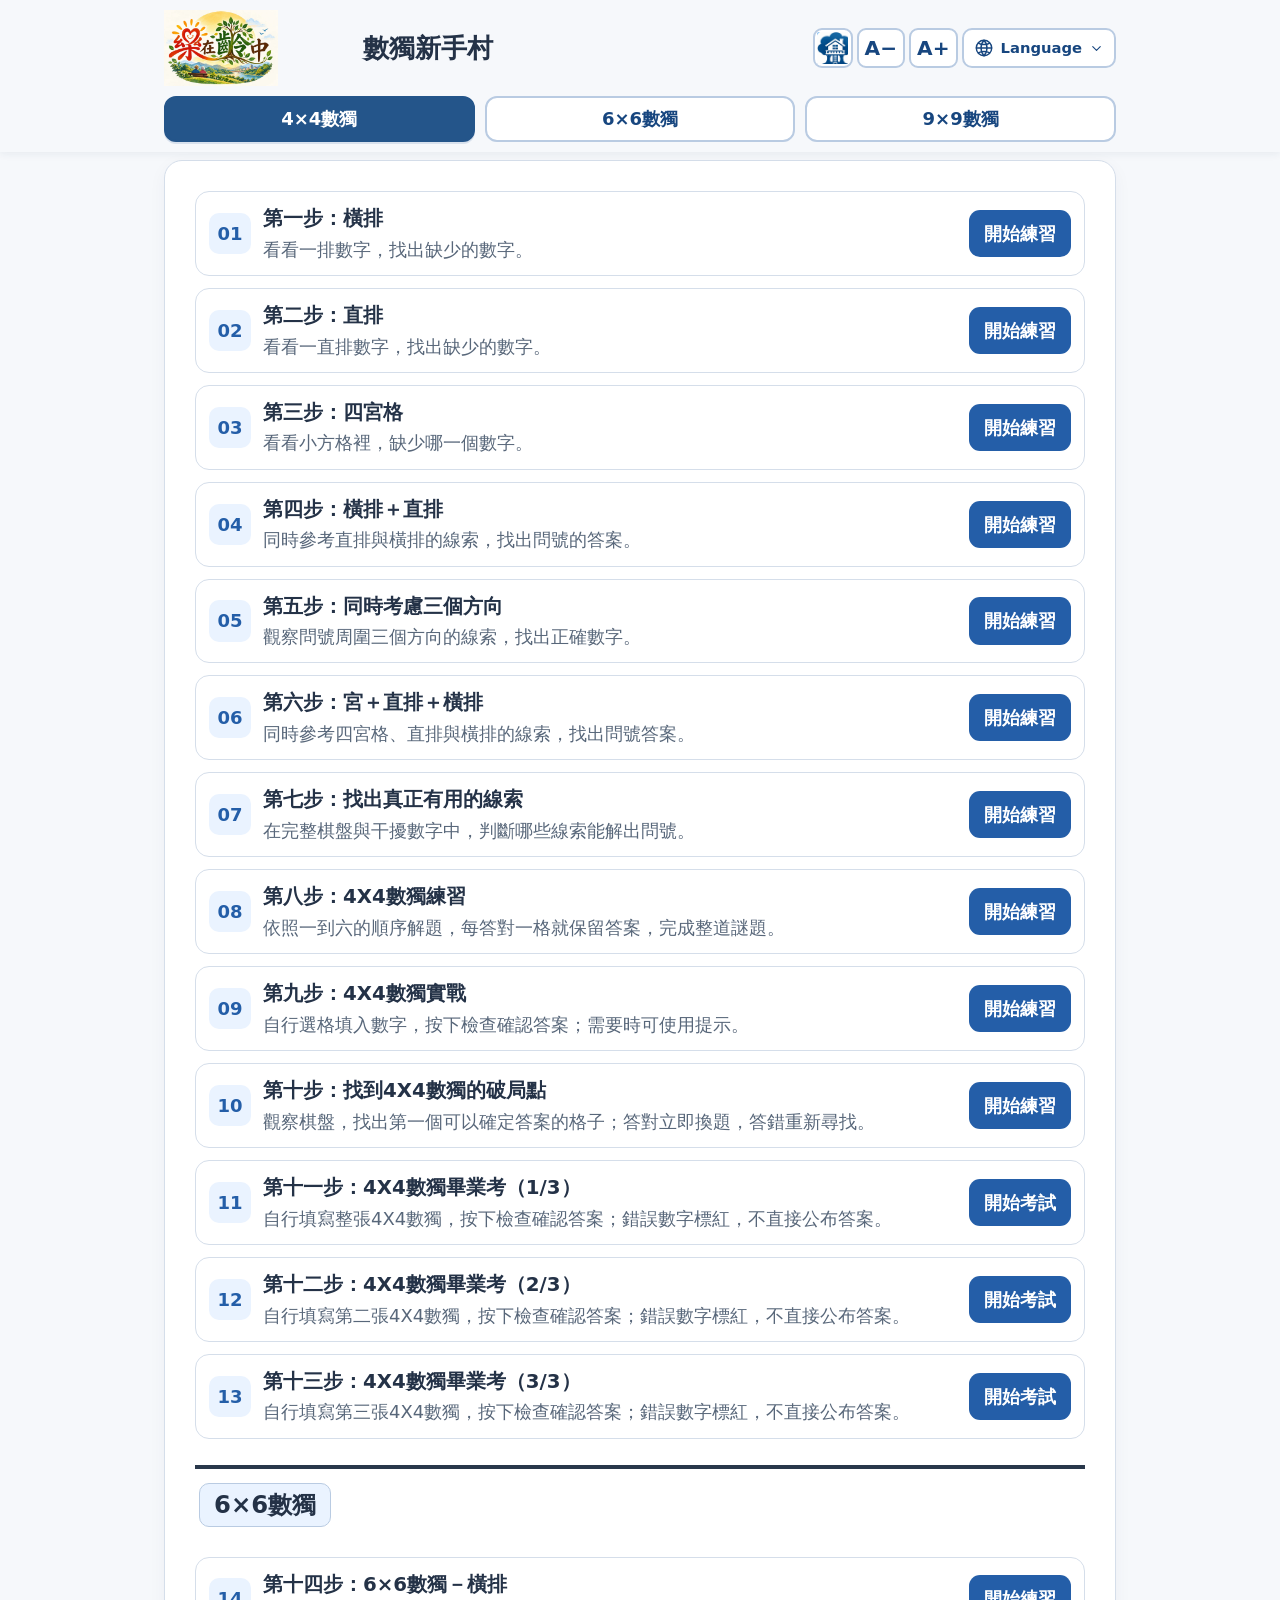
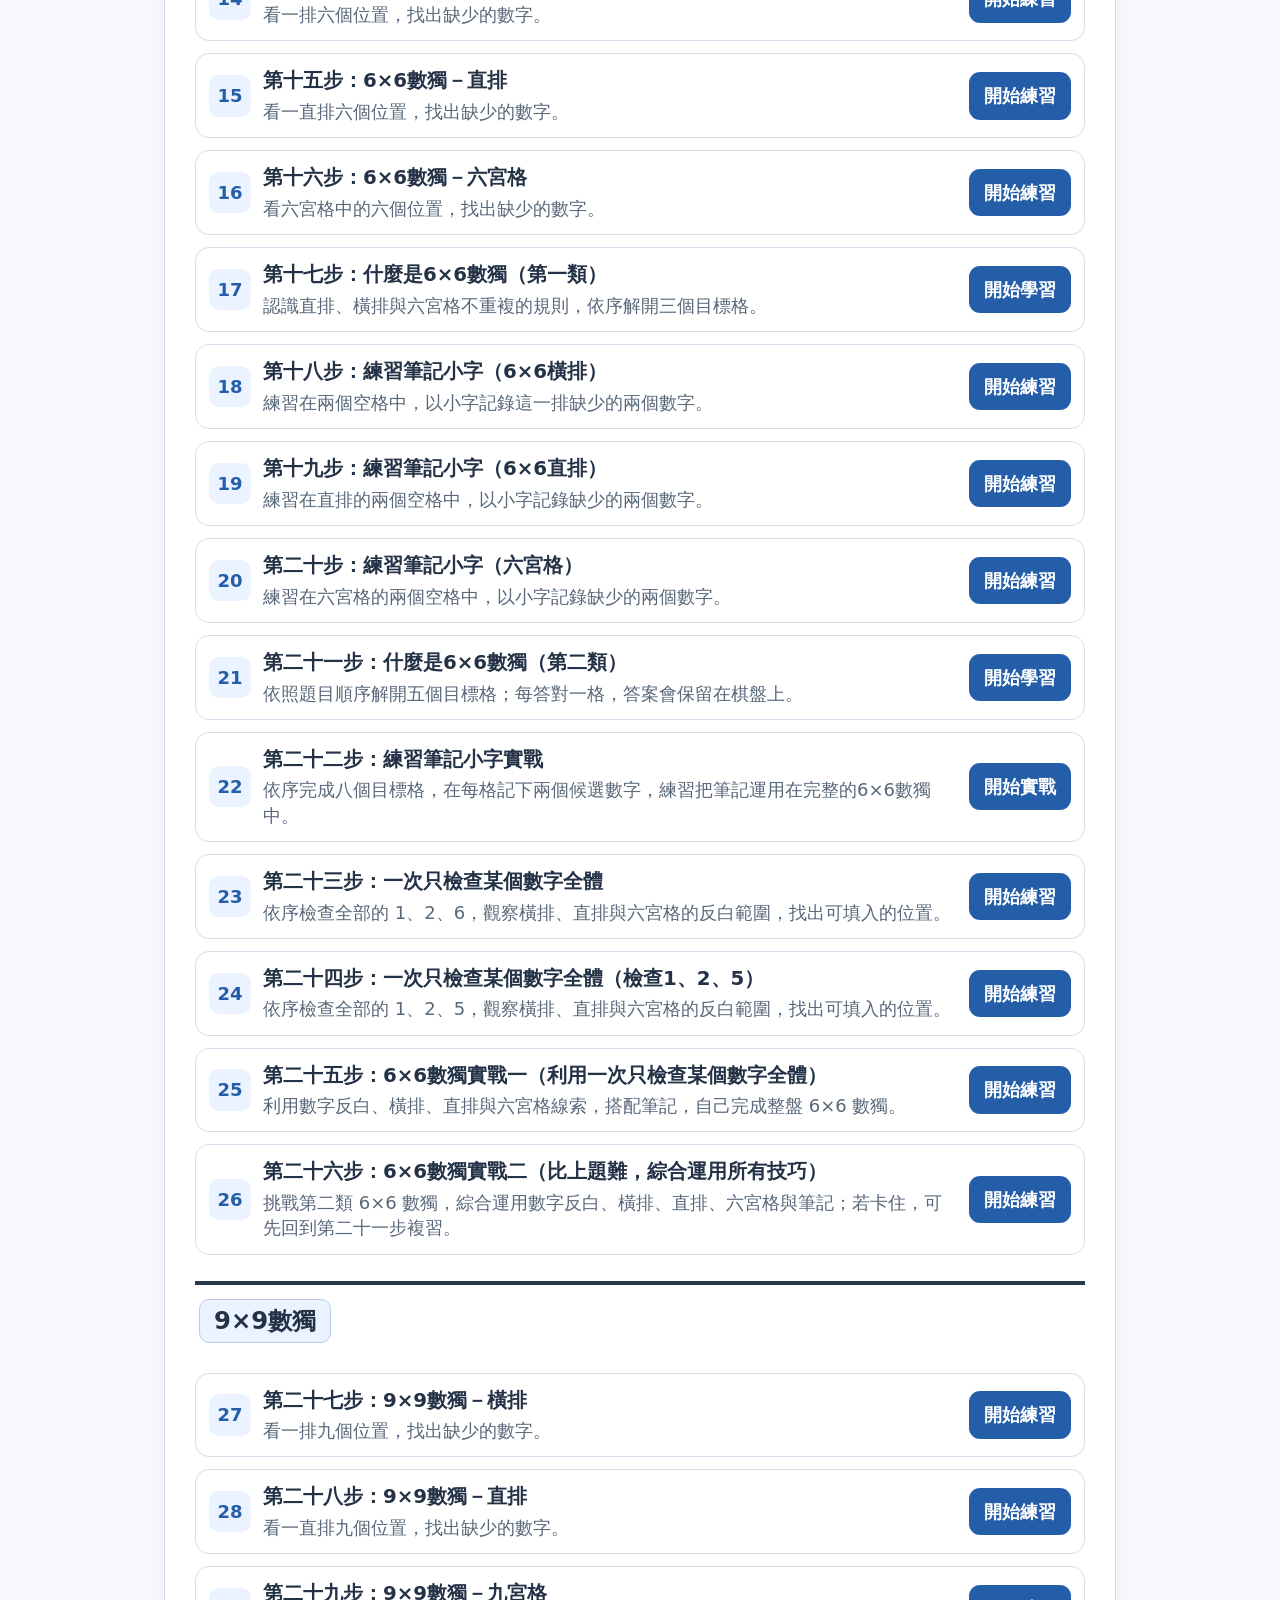
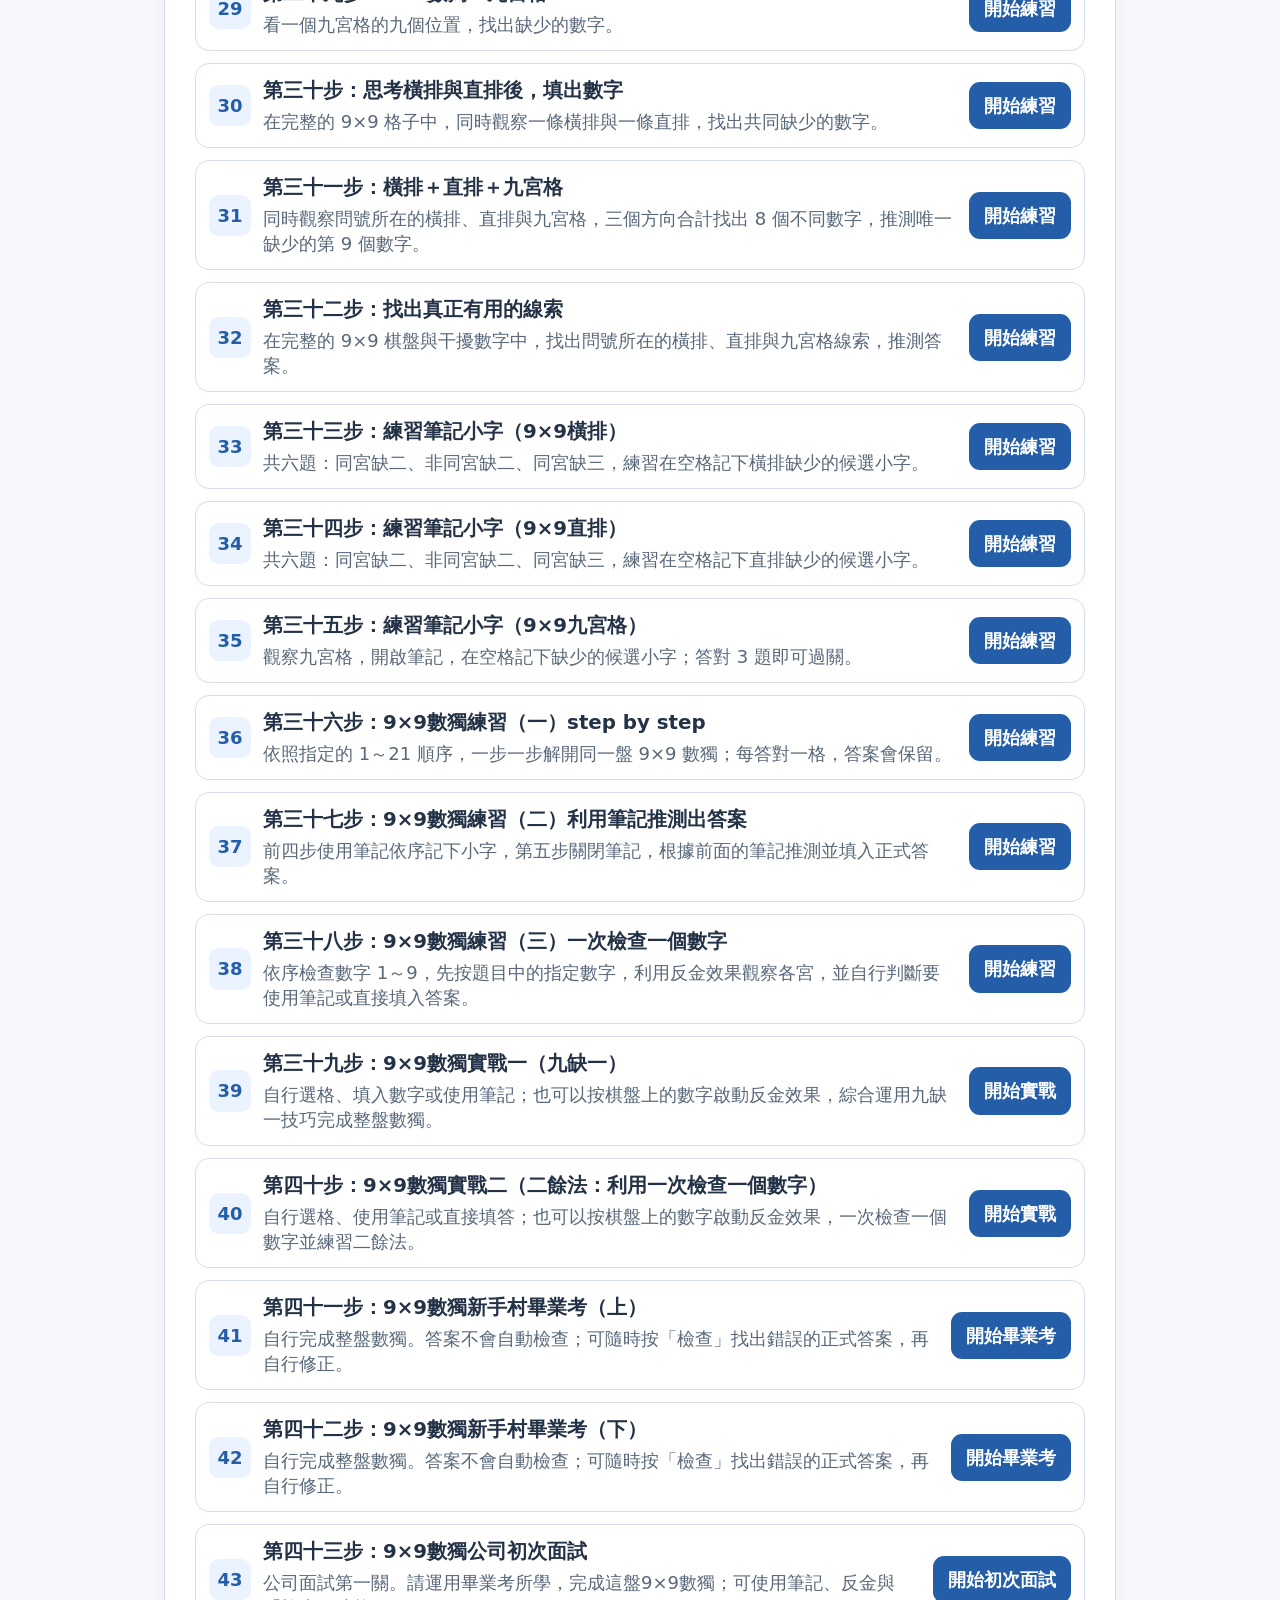
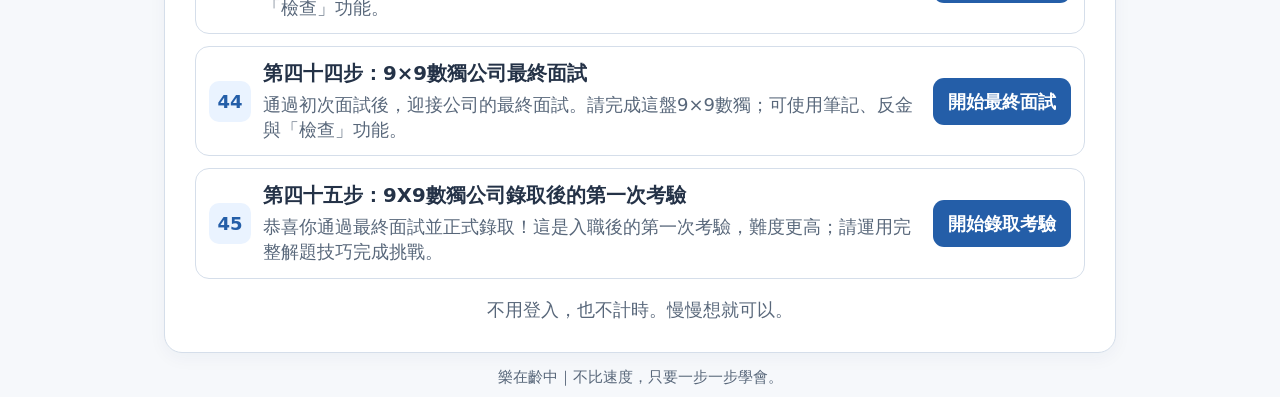
==== index.html @ b5a7733a "Add files via upload" ====
<!doctype html><html lang="zh-Hant"><head><meta charset="utf-8"><meta name="viewport" content="width=device-width,initial-scale=1,viewport-fit=cover"><title>樂在齡中｜數獨小教室</title><link rel="stylesheet" href="css/style.css?v=v110-spanish-regions"></head><body class="font-normal">
<div class="sticky-shell"><header><img class="brand-logo" src="assets/lezaiblingzhong-logo.webp" alt="樂在齡中標誌"><div class="brand"><h1>數獨新手村</h1></div><nav><button id="home-top" aria-label="回到主頁" title="回到主頁"><img src="assets/treehouse-home.webp" alt="" aria-hidden="true"></button><button id="font-smaller" aria-label="縮小字體">A−</button><button id="font-larger" aria-label="放大字體">A+</button><div id="language-control" class="language-control"><svg class="language-globe" viewBox="0 0 24 24" aria-hidden="true" focusable="false"><circle cx="12" cy="12" r="9.25"></circle><path d="M2.9 12h18.2M12 2.75c2.35 2.5 3.55 5.6 3.55 9.25S14.35 18.75 12 21.25C9.65 18.75 8.45 15.65 8.45 12S9.65 5.25 12 2.75Z"></path><path d="M5.2 6.1c1.8 1.15 4.15 1.75 6.8 1.75s5-.6 6.8-1.75M5.2 17.9c1.8-1.15 4.15-1.75 6.8-1.75s5 .6 6.8 1.75"></path></svg><span class="language-control-label">Language</span><svg class="language-chevron" viewBox="0 0 24 24" aria-hidden="true" focusable="false"><path d="m6 9 6 6 6-6"></path></svg><select id="language-select" aria-label="Language" title="Language"><option value="zh-TW">繁體中文</option><option value="en">English</option><option value="es-ES">Español (España)</option><option value="es-419">Español (Latinoamérica)</option><option value="fr">Français</option><option value="pt-BR">Português (Brasil)</option><option value="de">Deutsch</option><option value="ja">日本語</option><option value="ko">한국어</option><option value="ru">Русский</option><option value="it">Italiano</option><option value="zh-CN">简体中文</option></select></div></nav></header><div id="category-nav" class="category-nav" role="group" aria-label="數獨尺寸分類"><button type="button" data-category="4x4" class="active" aria-pressed="true">4×4數獨</button><button type="button" data-category="6x6" aria-pressed="false">6×6數獨</button><button type="button" data-category="9x9" aria-pressed="false">9×9數獨</button></div></div>
<main><section id="home" class="panel"><div class="lessons" id="section-4x4">
<article><b>01</b><div><h3>第一步：橫排</h3><p>看看一排數字，找出缺少的數字。</p></div><button class="start" data-id="row">開始練習</button></article>
<article><b>02</b><div><h3>第二步：直排</h3><p>看看一直排數字，找出缺少的數字。</p></div><button class="start" data-id="column">開始練習</button></article>
<article><b>03</b><div><h3>第三步：四宮格</h3><p>看看小方格裡，缺少哪一個數字。</p></div><button class="start" data-id="box">開始練習</button></article>
<article><b>04</b><div><h3>第四步：橫排＋直排</h3><p>同時參考直排與橫排的線索，找出問號的答案。</p></div><button class="start" data-id="rowcol">開始練習</button></article>
<article><b>05</b><div><h3>第五步：同時考慮三個方向</h3><p>觀察問號周圍三個方向的線索，找出正確數字。</p></div><button class="start" data-id="threeways">開始練習</button></article>
<article><b>06</b><div><h3>第六步：宮＋直排＋橫排</h3><p>同時參考四宮格、直排與橫排的線索，找出問號答案。</p></div><button class="start" data-id="boxways">開始練習</button></article>
<article><b>07</b><div><h3>第七步：找出真正有用的線索</h3><p>在完整棋盤與干擾數字中，判斷哪些線索能解出問號。</p></div><button class="start" data-id="advanced">開始練習</button></article>
<article><b>08</b><div><h3>第八步：4X4數獨練習</h3><p>依照一到六的順序解題，每答對一格就保留答案，完成整道謎題。</p></div><button class="start" data-id="classic">開始練習</button></article>
<article><b>09</b><div><h3>第九步：4X4數獨實戰</h3><p>自行選格填入數字，按下檢查確認答案；需要時可使用提示。</p></div><button class="start" data-id="practical">開始練習</button></article>
<article><b>10</b><div><h3>第十步：找到4X4數獨的破局點</h3><p>觀察棋盤，找出第一個可以確定答案的格子；答對立即換題，答錯重新尋找。</p></div><button class="start" data-id="breakthrough">開始練習</button></article>
<article><b>11</b><div><h3>第十一步：4X4數獨畢業考（1/3）</h3><p>自行填寫整張4X4數獨，按下檢查確認答案；錯誤數字標紅，不直接公布答案。</p></div><button class="start" data-id="graduate1">開始考試</button></article>
<article><b>12</b><div><h3>第十二步：4X4數獨畢業考（2/3）</h3><p>自行填寫第二張4X4數獨，按下檢查確認答案；錯誤數字標紅，不直接公布答案。</p></div><button class="start" data-id="graduate2">開始考試</button></article>
<article><b>13</b><div><h3>第十三步：4X4數獨畢業考（3/3）</h3><p>自行填寫第三張4X4數獨，按下檢查確認答案；錯誤數字標紅，不直接公布答案。</p></div><button class="start" data-id="graduate3">開始考試</button></article>
</div><div id="section-6x6" class="section-divider" role="separator" aria-label="以下為6×6數獨課程"><span>6×6數獨</span></div><div class="lessons">
<article><b>14</b><div><h3>第十四步：6×6數獨－橫排</h3><p>看一排六個位置，找出缺少的數字。</p></div><button class="start" data-id="sixrow">開始練習</button></article>
<article><b>15</b><div><h3>第十五步：6×6數獨－直排</h3><p>看一直排六個位置，找出缺少的數字。</p></div><button class="start" data-id="sixcolumn">開始練習</button></article>
<article><b>16</b><div><h3>第十六步：6×6數獨－六宮格</h3><p>看六宮格中的六個位置，找出缺少的數字。</p></div><button class="start" data-id="sixbox">開始練習</button></article>
<article><b>17</b><div><h3>第十七步：什麼是6×6數獨（第一類）</h3><p>認識直排、橫排與六宮格不重複的規則，依序解開三個目標格。</p></div><button class="start" data-id="step14">開始學習</button></article>
<article><b>18</b><div><h3>第十八步：練習筆記小字（6×6橫排）</h3><p>練習在兩個空格中，以小字記錄這一排缺少的兩個數字。</p></div><button class="start" data-id="sixnote">開始練習</button></article>
<article><b>19</b><div><h3>第十九步：練習筆記小字（6×6直排）</h3><p>練習在直排的兩個空格中，以小字記錄缺少的兩個數字。</p></div><button class="start" data-id="sixcolumnnote">開始練習</button></article>
<article><b>20</b><div><h3>第二十步：練習筆記小字（六宮格）</h3><p>練習在六宮格的兩個空格中，以小字記錄缺少的兩個數字。</p></div><button class="start" data-id="sixboxnote">開始練習</button></article>
<article><b>21</b><div><h3>第二十一步：什麼是6×6數獨（第二類）</h3><p>依照題目順序解開五個目標格；每答對一格，答案會保留在棋盤上。</p></div><button class="start" data-id="sixintro2">開始學習</button></article>
<article><b>22</b><div><h3>第二十二步：練習筆記小字實戰</h3><p>依序完成八個目標格，在每格記下兩個候選數字，練習把筆記運用在完整的6×6數獨中。</p></div><button class="start" data-id="sixnotecombat">開始實戰</button></article>
<article><b>23</b><div><h3>第二十三步：一次只檢查某個數字全體</h3><p>依序檢查全部的 1、2、6，觀察橫排、直排與六宮格的反白範圍，找出可填入的位置。</p></div><button class="start" data-id="numberfocus">開始練習</button></article>
<article><b>24</b><div><h3>第二十四步：一次只檢查某個數字全體（檢查1、2、5）</h3><p>依序檢查全部的 1、2、5，觀察橫排、直排與六宮格的反白範圍，找出可填入的位置。</p></div><button class="start" data-id="numberfocus2">開始練習</button></article>
<article><b>25</b><div><h3>第二十五步：6×6數獨實戰一（利用一次只檢查某個數字全體）</h3><p>利用數字反白、橫排、直排與六宮格線索，搭配筆記，自己完成整盤 6×6 數獨。</p></div><button class="start" data-id="numberfocus3">開始練習</button></article>
<article><b>26</b><div><h3>第二十六步：6×6數獨實戰二（比上題難，綜合運用所有技巧）</h3><p>挑戰第二類 6×6 數獨，綜合運用數字反白、橫排、直排、六宮格與筆記；若卡住，可先回到第二十一步複習。</p></div><button class="start" data-id="numberfocus4">開始練習</button></article>
</div><div id="section-9x9" class="section-divider" role="separator" aria-label="以下為9×9數獨課程"><span>9×9數獨</span></div><div class="lessons">
<article><b>27</b><div><h3>第二十七步：9×9數獨－橫排</h3><p>看一排九個位置，找出缺少的數字。</p></div><button class="start" data-id="ninerow">開始練習</button></article>
<article><b>28</b><div><h3>第二十八步：9×9數獨－直排</h3><p>看一直排九個位置，找出缺少的數字。</p></div><button class="start" data-id="ninecolumn">開始練習</button></article>
<article><b>29</b><div><h3>第二十九步：9×9數獨－九宮格</h3><p>看一個九宮格的九個位置，找出缺少的數字。</p></div><button class="start" data-id="ninebox">開始練習</button></article>
<article><b>30</b><div><h3>第三十步：思考橫排與直排後，填出數字</h3><p>在完整的 9×9 格子中，同時觀察一條橫排與一條直排，找出共同缺少的數字。</p></div><button class="start" data-id="ninerowcol">開始練習</button></article>
<article><b>31</b><div><h3>第三十一步：橫排＋直排＋九宮格</h3><p>同時觀察問號所在的橫排、直排與九宮格，三個方向合計找出 8 個不同數字，推測唯一缺少的第 9 個數字。</p></div><button class="start" data-id="ninerowcolbox">開始練習</button></article>
<article><b>32</b><div><h3>第三十二步：找出真正有用的線索</h3><p>在完整的 9×9 棋盤與干擾數字中，找出問號所在的橫排、直排與九宮格線索，推測答案。</p></div><button class="start" data-id="nineadvanced">開始練習</button></article>
<article><b>33</b><div><h3>第三十三步：練習筆記小字（9×9橫排）</h3><p>共六題：同宮缺二、非同宮缺二、同宮缺三，練習在空格記下橫排缺少的候選小字。</p></div><button class="start" data-id="ninenote">開始練習</button></article>
<article><b>34</b><div><h3>第三十四步：練習筆記小字（9×9直排）</h3><p>共六題：同宮缺二、非同宮缺二、同宮缺三，練習在空格記下直排缺少的候選小字。</p></div><button class="start" data-id="ninecolumnnote">開始練習</button></article>
<article><b>35</b><div><h3>第三十五步：練習筆記小字（9×9九宮格）</h3><p>觀察九宮格，開啟筆記，在空格記下缺少的候選小字；答對 3 題即可過關。</p></div><button class="start" data-id="nineboxnote">開始練習</button></article>
<article><b>36</b><div><h3>第三十六步：9×9數獨練習（一）step by step</h3><p>依照指定的 1～21 順序，一步一步解開同一盤 9×9 數獨；每答對一格，答案會保留。</p></div><button class="start" data-id="ninepractice1">開始練習</button></article>
<article><b>37</b><div><h3>第三十七步：9×9數獨練習（二）利用筆記推測出答案</h3><p>前四步使用筆記依序記下小字，第五步關閉筆記，根據前面的筆記推測並填入正式答案。</p></div><button class="start" data-id="ninepractice2">開始練習</button></article>
<article><b>38</b><div><h3>第三十八步：9×9數獨練習（三）一次檢查一個數字</h3><p>依序檢查數字 1～9，先按題目中的指定數字，利用反金效果觀察各宮，並自行判斷要使用筆記或直接填入答案。</p></div><button class="start" data-id="ninefocus">開始練習</button></article>
<article><b>39</b><div><h3>第三十九步：9×9數獨實戰一（九缺一）</h3><p>自行選格、填入數字或使用筆記；也可以按棋盤上的數字啟動反金效果，綜合運用九缺一技巧完成整盤數獨。</p></div><button class="start" data-id="ninecombat1">開始實戰</button></article>
<article><b>40</b><div><h3>第四十步：9×9數獨實戰二（二餘法：利用一次檢查一個數字）</h3><p>自行選格、使用筆記或直接填答；也可以按棋盤上的數字啟動反金效果，一次檢查一個數字並練習二餘法。</p></div><button class="start" data-id="ninecombat2">開始實戰</button></article>
<article><b>41</b><div><h3>第四十一步：9×9數獨新手村畢業考（上）</h3><p>自行完成整盤數獨。答案不會自動檢查；可隨時按「檢查」找出錯誤的正式答案，再自行修正。</p></div><button class="start" data-id="ninecombat3">開始畢業考</button></article>
<article><b>42</b><div><h3>第四十二步：9×9數獨新手村畢業考（下）</h3><p>自行完成整盤數獨。答案不會自動檢查；可隨時按「檢查」找出錯誤的正式答案，再自行修正。</p></div><button class="start" data-id="ninecombat4">開始畢業考</button></article>
<article><b>43</b><div><h3>第四十三步：9×9數獨公司初次面試</h3><p>公司面試第一關。請運用畢業考所學，完成這盤9×9數獨；可使用筆記、反金與「檢查」功能。</p></div><button class="start" data-id="ninecombat75">開始初次面試</button></article>
<article><b>44</b><div><h3>第四十四步：9×9數獨公司最終面試</h3><p>通過初次面試後，迎接公司的最終面試。請完成這盤9×9數獨；可使用筆記、反金與「檢查」功能。</p></div><button class="start" data-id="ninecombat80">開始最終面試</button></article>
<article><b>45</b><div><h3>第四十五步：9X9數獨公司錄取後的第一次考驗</h3><p>恭喜你通過最終面試並正式錄取！這是入職後的第一次考驗，難度更高；請運用完整解題技巧完成挑戰。</p></div><button class="start" data-id="ninecombat5">開始錄取考驗</button></article>
</div><p class="note">不用登入，也不計時。慢慢想就可以。</p></section>
<section id="game" class="panel hidden"><div class="gamehead"><h2 id="title">第一步：橫排</h2><strong><span id="progress">1</span> / 45</strong></div><p id="instruction" class="instruction"></p><div class="puzzle-area"><div id="grid"></div></div><p id="feedback" role="status">請觀察格子，再選擇下方數字。</p><div class="pad"><button data-n="1">1</button><button data-n="2">2</button><button data-n="3">3</button><button data-n="4">4</button></div><div class="gamefoot"><span id="question">第 1 題</span><div class="game-tools"><div id="check-wrap" class="check-wrap hidden"><button id="check-answers" type="button">檢查</button></div><button id="clear-cell" type="button" disabled>空</button><button id="note-mode" type="button" aria-pressed="false">筆記</button><button id="hint" aria-label="提示">💡</button></div></div></section></main>
<div id="modal" class="backdrop hidden" role="dialog" aria-modal="true" aria-labelledby="modal-title"><div class="dialog"><div class="check">✓</div><h2 id="modal-title">這一步完成了！</h2><p id="modal-message"></p><div class="actions"><button id="next">下一步</button><button id="modal-home">回到主頁</button></div></div></div><footer>樂在齡中｜不比速度，只要一步一步學會。</footer><script src="js/language-data.js?v=v109.2-zh-cn-full"></script><script src="js/i18n.js?v=v109.2-zh-cn-full"></script><script src="js/app.js?v=v109.2-zh-cn-full"></script></body></html>
---- css/style.css ----
*{box-sizing:border-box}:root{--scale:1;--ink:#243247;--muted:#58677a;--blue:#245ea8;--line:#d5deea}body{margin:0;background:#f6f8fb;color:var(--ink);font:calc(18px * var(--scale))/1.4 system-ui,-apple-system,"Noto Sans TC","Microsoft JhengHei",sans-serif}body.font-small{--scale:.86}body.font-normal{--scale:1}body.font-large{--scale:1.16}body.font-xlarge{--scale:1.32}button{font:inherit;cursor:pointer;touch-action:manipulation}button:focus{outline:none}header{max-width:980px;margin:auto;padding:10px 14px;display:flex;align-items:center;gap:9px}.logo{background:var(--blue);color:white;border-radius:11px;width:40px;height:40px;display:grid;place-items:center;font-size:1.3em;font-weight:bold;flex-shrink:0}.brand{min-width:0}.brand small{color:var(--blue);font-size:.68em;font-weight:bold}h1{font-size:1.25em;margin:0}h2{font-size:1.4em;margin:0 0 8px}h3{font-size:1.1em;margin:0 0 4px}p{margin:0 0 12px}nav{display:flex;gap:4px;margin-left:auto;flex-shrink:0}nav button{height:40px;min-width:36px;border:2px solid #b9cbe2;border-radius:9px;background:white;color:#17467f;font-weight:bold}nav button:disabled{opacity:.35}main{max-width:980px;margin:auto;padding:8px 14px 14px}.panel{background:white;border:1px solid var(--line);border-radius:18px;padding:clamp(14px,3vw,30px);box-shadow:0 5px 18px #2037540b}.lessons{display:grid;gap:12px}.lessons article{border:1px solid var(--line);border-radius:14px;padding:13px;display:grid;grid-template-columns:42px 1fr auto;align-items:center;gap:12px}.lessons article>b{background:#eaf3ff;color:var(--blue);border-radius:10px;padding:8px;text-align:center}.lessons p,.note{color:var(--muted);margin:0}.start,.actions button{background:var(--blue);color:white;border:0;border-radius:11px;padding:11px 15px;font-weight:bold;min-height:46px}.note{text-align:center;margin-top:18px}.hidden{display:none!important}.gamehead{display:flex;align-items:center;gap:8px;justify-content:space-between;margin-bottom:8px}.gamehead h2{font-size:1.2em;margin:0;flex:1}.gamehead strong{white-space:nowrap;background:#eaf3ff;color:#17467f;border-radius:30px;padding:6px 10px;font-size:.88em}.instruction{font-size:1.08em;font-weight:bold;color:var(--muted);line-height:1.35;margin-bottom:8px}.puzzle-area{display:flex;justify-content:center;padding:3px 0 7px;min-width:0}#grid{display:grid;border:3px solid #29384b;background:white;max-width:100%}#grid.row{grid-template-columns:repeat(4,minmax(0,1fr));width:min(100%,520px);height:clamp(58px,9vh,90px)}#grid.column{grid-template-rows:repeat(4,minmax(0,1fr));width:84px;height:clamp(165px,27vh,280px)}#grid.box{grid-template-columns:repeat(2,minmax(0,1fr));grid-template-rows:repeat(2,minmax(0,1fr));width:min(42vw,210px);aspect-ratio:1;max-height:25vh}.cell{display:grid;place-items:center;border:1px solid #718096;font-size:clamp(1.8rem,8vw,2.5rem);font-weight:bold;min-width:0;min-height:0;overflow:hidden}.cell.missing{background:#fff4d6;border:3px solid #d99a1c;color:#9a6a11}.cell.missing:after{content:"?"}.cell.filled{background:#e8f7ee;color:#176b47}#feedback{font-size:1.05em;font-weight:bold;text-align:center;padding:5px;margin:3px 0 7px;line-height:1.3}#feedback.good{background:#e8f7ee;color:#176b47;border-radius:8px}#feedback.bad{background:#fff0ee;color:#a63a32;border-radius:8px}.pad{display:grid;grid-template-columns:repeat(4,minmax(0,1fr));gap:7px;min-width:0}.pad button{min-width:0;min-height:clamp(46px,7vh,62px);border:2px solid #b9cbe2;border-radius:11px;background:white;color:#17467f;font-size:2em;font-weight:bold;box-shadow:0 3px 0 #d8e1ed}.pad button:active{background:white}.gamefoot{display:flex;justify-content:space-between;align-items:center;margin-top:7px;color:var(--muted)}#hint{width:45px;height:40px;border:2px solid #e5c56b;border-radius:10px;background:#fff8d9;font-size:1.5em;box-shadow:0 0 10px #f4d46b66}.backdrop{position:fixed;inset:0;z-index:10;background:#14203099;display:grid;place-items:center;padding:18px}.dialog{width:min(100%,450px);padding:28px 22px;background:white;border-radius:22px;text-align:center;box-shadow:0 18px 70px #0003}.check{width:58px;height:58px;border-radius:50%;background:#e8f7ee;color:#176b47;display:grid;place-items:center;font-size:2em;margin:0 auto 12px}.dialog p{color:var(--muted);margin:14px 0 20px}.actions{display:grid;grid-template-columns:1fr 1fr;gap:9px}.actions button:last-child{background:white;color:var(--blue);border:2px solid #b9cbe2}footer{text-align:center;color:var(--muted);padding:0 12px 10px;font-size:.82em}
#game.column-layout{display:grid;grid-template-columns:minmax(0,1fr) minmax(110px,180px);grid-template-areas:"head head" "instruction answers" "puzzle answers" "feedback answers" "footer footer";align-items:center;column-gap:clamp(14px,3vw,28px);row-gap:6px}#game.column-layout .gamehead{grid-area:head;width:100%}#game.column-layout .instruction{grid-area:instruction;align-self:end}#game.column-layout .puzzle-area{grid-area:puzzle;width:100%;padding:4px 0}#game.column-layout #feedback{grid-area:feedback;width:100%}#game.column-layout .pad{grid-area:answers;display:flex;flex-direction:column;width:100%;max-width:180px;gap:10px;align-self:center}#game.column-layout .pad button{width:100%;min-height:clamp(54px,8vh,76px);flex:0 0 auto}#game.column-layout .gamefoot{grid-area:footer;width:100%}#game.column-layout #grid.column{height:clamp(220px,42vh,390px);width:min(100%,150px)}
@media(max-width:640px){header{padding:6px 9px;gap:6px}.logo{width:34px;height:34px;font-size:1.1em}h1{font-size:1.04em}.brand small{font-size:.55em}nav button{min-width:31px;height:35px;font-size:.88em}main{padding:4px 9px 8px}.panel{padding:12px;border-radius:15px}.lessons article{grid-template-columns:36px 1fr;gap:9px}.lessons .start{grid-column:1/-1;width:100%}.gamehead h2{font-size:1.1em}.gamehead strong{font-size:.78em;padding:6px 8px}.instruction{font-size:1.03em;margin-bottom:6px}#grid.row{height:clamp(54px,8vh,75px)}#grid.column{height:clamp(150px,24vh,220px);width:76px}#grid.box{width:min(40vw,180px);max-height:22vh}.cell{font-size:clamp(1.7rem,8vw,2.3rem)}#feedback{font-size:1em;padding:4px;margin:2px 0 5px}.pad{gap:5px}.pad button{min-height:clamp(43px,6.5vh,56px)}.gamefoot{margin-top:5px}#hint{width:41px;height:36px}.actions{grid-template-columns:1fr}footer{padding-bottom:5px}#game.column-layout{grid-template-columns:minmax(0,1fr) minmax(70px,100px);grid-template-areas:"head head" "instruction answers" "puzzle answers" "feedback feedback" "footer footer";column-gap:10px;row-gap:5px;padding:12px 10px}#game.column-layout .instruction{font-size:1em;align-self:end;margin-bottom:2px}#game.column-layout .pad{max-width:100px;gap:8px;align-self:center}#game.column-layout .pad button{min-height:clamp(48px,7.5vh,62px);font-size:1.7em}#game.column-layout #grid.column{width:72px;height:clamp(190px,32vh,270px)}#game.column-layout .cell{font-size:clamp(1.6rem,7vw,2rem)}#game.column-layout #feedback{margin-top:2px;margin-bottom:2px}}
/* v6 修正第三步四宮格：桌機版限制棋盤寬度，維持正方形且不溢出 */
#game:not(.column-layout) .puzzle-area{width:100%;min-width:0;overflow:hidden}
#game:not(.column-layout) #grid.box{width:min(100%,280px);height:auto;aspect-ratio:1;max-height:none}
#game:not(.column-layout) #grid.box .cell{font-size:clamp(1.5rem,4vw,2.6rem)}
@media(max-width:640px){#game:not(.column-layout) #grid.box{width:min(68vw,240px);max-width:100%;height:auto;max-height:none}#game:not(.column-layout) #grid.box .cell{font-size:clamp(1.5rem,7vw,2.2rem)}}

/* v7 品牌調整：使用者提供的標誌，移除 slogan */
.brand-logo{display:block;width:clamp(110px,17vw,190px);height:76px;object-fit:contain;object-position:left center;flex:0 0 auto}
.brand{min-width:0}
.brand h1{font-size:clamp(1.15rem,2.2vw,1.65rem);white-space:nowrap}
@media(max-width:640px){header{gap:8px}.brand-logo{width:94px;height:56px}.brand h1{font-size:1.05em;white-space:normal;line-height:1.2}}

/* v8：主頁顯示可點擊的已完成進度，可回到上次完成的步驟 */
.home-heading{display:flex;align-items:center;justify-content:space-between;gap:12px;flex-wrap:wrap;margin-bottom:12px}
.home-heading h2{margin:0}
.completed-progress{display:inline-flex;align-items:center;justify-content:center;gap:6px;border:2px solid #b9cbe2;border-radius:12px;background:#eaf3ff;color:#17467f;padding:8px 12px;font-size:.95em;font-weight:700;white-space:nowrap}
.completed-progress:disabled{opacity:.55;cursor:default}
.completed-progress:not(:disabled):hover{background:#d9eaff}
.completed-progress:focus-visible{outline:3px solid #f0bd45;outline-offset:2px}
@media(max-width:640px){.home-heading{align-items:flex-start;gap:8px}.home-heading h2{font-size:1.15em}.completed-progress{font-size:.82em;padding:7px 8px}}

/* v10：放大四宮格內的數字，讓手機與桌機更容易辨識 */
#game:not(.column-layout) #grid.box .cell{
  font-size:clamp(2.4rem, 7vw, 4.2rem);
  font-weight:800;
}
@media(max-width:640px){
  #game:not(.column-layout) #grid.box .cell{
    font-size:clamp(3rem, 13vw, 5rem);
  }
}

/* v11：第4至第6步 4×4 數獨棋盤 */
#grid.sudoku{display:grid;margin:0 auto;border:3px solid #29384b;overflow:hidden}
#grid.sudoku .cell{font-size:clamp(1.8rem,6vw,3.2rem);font-weight:800}
#grid.sudoku .cell.missing:after{content:"?"}
#grid.sudoku .cell.filled{background:#e8f7ee;color:#176b47}
#grid.sudoku .cell{aspect-ratio:1;min-width:0;min-height:0}
@media(max-width:640px){#grid.sudoku .cell{font-size:clamp(2rem,10vw,3.4rem)}}

/* v12：第5、6步改為稀疏線索，不再顯示填滿的16格棋盤 */
#grid.sparse{display:grid;justify-content:center;align-content:center;gap:0;margin:0 auto;border:0;width:auto;max-width:100%;height:auto;aspect-ratio:auto;overflow:visible}
#grid.sparse .sparse-cell{display:grid;place-items:center;min-width:0;min-height:0;aspect-ratio:1;border:2px solid #718096;background:#fff;font-size:clamp(2rem,6vw,3.1rem);font-weight:800}
#grid.sparse.rowcol .sparse-cell{width:clamp(64px,12vw,92px);height:clamp(64px,12vw,92px)}
#grid.sparse.linebox .sparse-cell{width:clamp(70px,13vw,100px);height:clamp(70px,13vw,100px)}
#grid.sparse .sparse-cell.missing{background:#fff4d6;border:3px solid #d99a1c;color:#9a6a11}
#grid.sparse .sparse-cell.missing:after{content:"?"}
@media(max-width:640px){
 #grid.sparse.rowcol .sparse-cell{width:clamp(58px,17vw,78px);height:clamp(58px,17vw,78px);font-size:2.2rem}
 #grid.sparse.linebox .sparse-cell{width:clamp(62px,18vw,82px);height:clamp(62px,18vw,82px);font-size:2.2rem}
}

/* v13: fifth step uses only the target, horizontal clues and one vertical clue */
#grid.sparse.rowcol{grid-template-columns:repeat(4,minmax(0,1fr));grid-template-rows:repeat(3,minmax(54px,90px));width:min(100%,360px);margin:0 auto}
#grid.sparse.rowcol .sparse-cell{width:clamp(58px,8vw,84px);height:clamp(58px,8vw,84px)}
#grid.sparse.rowcol .sparse-cell[style*="grid-area: vblank"]{background:#fff;border-color:#d7d7d7}
@media(max-width:640px){#grid.sparse.rowcol{grid-template-rows:repeat(3,minmax(54px,17vw));width:min(100%,340px)}#grid.sparse.rowcol .sparse-cell{width:clamp(50px,17vw,74px);height:clamp(50px,17vw,74px);font-size:2.1rem}}

/* v14: fourth step is sparse row+column deduction; sixth step removed */
#grid.sparse.rowcol{grid-template-columns:repeat(4,minmax(0,1fr));grid-template-rows:repeat(3,minmax(54px,90px));width:min(100%,360px);margin:0 auto}
#grid.sparse.rowcol .sparse-cell{width:clamp(58px,8vw,84px);height:clamp(58px,8vw,84px)}
@media(max-width:640px){#grid.sparse.rowcol{grid-template-rows:repeat(3,minmax(54px,17vw));width:min(100%,340px)}#grid.sparse.rowcol .sparse-cell{width:clamp(50px,17vw,74px);height:clamp(50px,17vw,74px);font-size:2.1rem}}

/* v15：第四步固定呈現完整4×4格線，只填入少量橫排與直排線索 */
#grid.sudoku.sparse-board{display:grid;grid-template-columns:repeat(4,minmax(0,1fr));grid-template-rows:repeat(4,minmax(0,1fr));width:min(100%,480px);aspect-ratio:1;margin:0 auto;border:3px solid #29384b;overflow:hidden}
#grid.sudoku.sparse-board .sparse-board-cell{aspect-ratio:1;min-width:0;min-height:0;font-size:clamp(1.8rem,6vw,3.2rem);font-weight:800}
#grid.sudoku.sparse-board .sparse-board-cell.empty-clue{background:#fff;border-color:#d8d8d8}
#grid.sudoku.sparse-board .sparse-board-cell.missing{background:#fff4d6;border:3px solid #d99a1c;color:#9a6a11}
#grid.sudoku.sparse-board .sparse-board-cell.missing:after{content:"?"}
@media(max-width:640px){#grid.sudoku.sparse-board{width:min(100%,92vw)}#grid.sudoku.sparse-board .sparse-board-cell{font-size:clamp(2rem,10vw,3.5rem)}}

/* v16：第五步完整4×4格線，只在問號周圍三個方向放線索 */
#grid.sudoku.sparse-board.threeways{display:grid;grid-template-columns:repeat(4,minmax(0,1fr));grid-template-rows:repeat(4,minmax(0,1fr));width:min(100%,480px);aspect-ratio:1;margin:0 auto;border:3px solid #29384b;overflow:hidden}
#grid.sudoku.sparse-board.threeways .sparse-board-cell{aspect-ratio:1;min-width:0;min-height:0;font-size:clamp(1.8rem,6vw,3.2rem);font-weight:800}
#grid.sudoku.sparse-board.threeways .empty-clue{background:#fff;border-color:#d8d8d8}
#grid.sudoku.sparse-board.threeways .missing{background:#fff4d6;border:3px solid #d99a1c;color:#9a6a11}
#grid.sudoku.sparse-board.threeways .missing:after{content:"?"}
@media(max-width:640px){#grid.sudoku.sparse-board.threeways{width:min(100%,92vw)}#grid.sudoku.sparse-board.threeways .sparse-board-cell{font-size:clamp(2rem,10vw,3.5rem)}}

/* v17：第六步同時運用四宮格、橫排與直排的稀疏線索 */
#grid.sudoku.sparse-board.boxways{display:grid;grid-template-columns:repeat(4,minmax(0,1fr));grid-template-rows:repeat(4,minmax(0,1fr));width:min(100%,480px);aspect-ratio:1;margin:0 auto;border:3px solid #29384b;overflow:hidden}
#grid.sudoku.sparse-board.boxways .sparse-board-cell{aspect-ratio:1;min-width:0;min-height:0;font-size:clamp(1.8rem,6vw,3.2rem);font-weight:800}
#grid.sudoku.sparse-board.boxways .empty-clue{background:#fff;border-color:#d8d8d8}
#grid.sudoku.sparse-board.boxways .missing{background:#fff4d6;border:3px solid #d99a1c;color:#9a6a11}
#grid.sudoku.sparse-board.boxways .missing:after{content:"?"}
@media(max-width:640px){#grid.sudoku.sparse-board.boxways{width:min(100%,92vw)}#grid.sudoku.sparse-board.boxways .sparse-board-cell{font-size:clamp(2rem,10vw,3.5rem)}}

/* v18：第六步只保留三個策略線索，確保橫直不足以單獨解題 */
#grid.sudoku.sparse-board.boxways .sparse-board-cell{font-size:clamp(1.8rem,6vw,3.2rem);font-weight:800}

/* v19: sixth-step clue cells are validated against row, column and 2x2 box */
#grid.sudoku.sparse-board.boxways .sparse-board-cell{font-size:clamp(1.8rem,6vw,3.2rem);font-weight:800}

/* Step 7: all clue digits intentionally share the same style. */
#grid.sudoku.sparse-board.advanced{display:grid;grid-template-columns:repeat(4,minmax(0,1fr));grid-template-rows:repeat(4,minmax(0,1fr));width:min(100%,480px);aspect-ratio:1;margin:0 auto;border:3px solid #29384b;overflow:hidden}
#grid.sudoku.sparse-board.advanced .sparse-board-cell{aspect-ratio:1;min-width:0;min-height:0;font-size:clamp(1.8rem,6vw,3.2rem);font-weight:800;color:#29384b}
#grid.sudoku.sparse-board.advanced .empty-clue{background:#fff;border-color:#d8d8d8}
#grid.sudoku.sparse-board.advanced .missing{background:#fff4d6;border:3px solid #d99a1c;color:#9a6a11}
#grid.sudoku.sparse-board.advanced .missing:after{content:"?"}
@media(max-width:640px){#grid.sudoku.sparse-board.advanced{width:min(100%,92vw)}#grid.sudoku.sparse-board.advanced .sparse-board-cell{font-size:clamp(2rem,10vw,3.5rem)}}
/* 第九步：4x4數獨實戰 */
#grid.sudoku.practical .practical-cell{cursor:pointer;background:#fff;color:#243247;}
#grid.sudoku.practical .practical-cell.selected{background:#e8f4ff;outline:4px solid #3b82b5;outline-offset:-4px;}
#grid.sudoku.practical .practical-cell.wrong{color:#c62828!important;background:#fff0f0;}
#grid.sudoku.practical .practical-cell.locked{font-weight:800;cursor:default;background:#f7f9fc;}
.check-wrap{display:flex;justify-content:center;margin:0;}
#check-answers{min-width:150px;min-height:48px;padding:10px 24px;border:0;border-radius:11px;background:#176b47;color:#fff;font-weight:bold;font-size:1.1em;}

#grid.sudoku.breakthrough .breakthrough-cell{cursor:pointer;background:#fff;color:#243247;}
#grid.sudoku.breakthrough .breakthrough-cell.selected{background:#e8f4ff;outline:4px solid #3b82b5;outline-offset:-4px;}
#grid.sudoku.breakthrough .breakthrough-cell.wrong{color:#c62828!important;background:#fff0f0;}
#grid.sudoku.breakthrough .breakthrough-cell.locked{font-weight:800;cursor:default;background:#fff;}


/* v35：第4至第13步將4x4棋盤中央十字線加粗；第1至第3步維持原樣。依格子位置套用，避免依賴不存在的 .sudoku-cell 類別。 */
#game.strong-box-lines #grid > :nth-child(4n + 2){border-right:4px solid #222!important}
#game.strong-box-lines #grid > :nth-child(n + 5):nth-child(-n + 8){border-bottom:4px solid #222!important}

/* v36：第十四步 6×6 數獨入門；六宮格為 2 列 × 3 欄 */
#grid.six-intro-board{display:grid;margin:0 auto;border:4px solid #222;overflow:hidden;background:#fff}
#grid.six-intro-board .six-intro-cell{display:flex;align-items:center;justify-content:center;aspect-ratio:1;min-width:0;min-height:0;font-size:clamp(1.35rem,4.5vw,2.8rem);font-weight:700;color:#793aa2;background:#fff;box-sizing:border-box}
#grid.six-intro-board .six-intro-cell.six-intro-target{color:#f0182a;font-weight:800}
#grid.six-intro-board .six-intro-cell.six-intro-correct{color:#178447;background:#e8f7ed}
#game:has(.six-intro-board) .pad{display:grid;grid-template-columns:repeat(6,minmax(0,1fr));gap:10px}
#game:has(.six-intro-board) .pad button{min-width:0}

/* v41：4×4／6×6 課程分區與新手練習 */
.section-divider{display:flex;align-items:center;gap:14px;margin:26px 0 16px;padding:14px 4px;border-top:4px solid #29384b;color:#243247;font-size:1.35em;font-weight:800}
.section-divider span{display:inline-block;padding:4px 14px;background:#eaf3ff;border:1px solid #b9cbe2;border-radius:10px}
#grid.six-practice-board{display:grid;border:4px solid #29384b;background:#fff;box-sizing:border-box;max-width:100%;}
#grid.six-practice-board .six-practice-cell{display:grid;place-items:center;min-width:0;min-height:0;font-size:clamp(1.8rem,7vw,2.6rem);}
#game.six-practice-mode .pad{grid-template-columns:repeat(6,minmax(0,1fr))}
#game.six-practice-mode #grid.six-practice-board .cell.missing{background:#fff4d6;border:3px solid #d99a1c;color:#9a6a11}
#game.six-practice-mode #grid.six-practice-board .cell.missing:after{content:"?"}


/* v42：4x4數獨標題改成與6×6數獨標籤一致的外觀 */
.home-heading h2{display:inline-block;padding:4px 14px;background:#eaf3ff;border:1px solid #b9cbe2;border-radius:10px;color:#243247;font-size:1.35em;line-height:1.4;margin:0}

/* v43：第十八步筆記模式工具列與小字呈現 */
.game-tools{display:flex;align-items:center;gap:6px}
.game-tools button:not(#hint){min-width:46px;height:40px;padding:4px 10px;border:2px solid #b9cbe2;border-radius:10px;background:#fff;color:#17467f;font-weight:800}
.game-tools button.active{background:#eaf3ff;border-color:#245ea8;box-shadow:inset 0 0 0 1px #245ea8}
.game-tools button:disabled{opacity:.45}
#grid.six-note-board .six-note-cell{position:relative;cursor:pointer}
#grid.six-note-board .six-note-cell.note-gap{background:#fffdf5}
#grid.six-note-board .six-note-cell.selected{outline:3px solid #245ea8;outline-offset:-4px;background:#eaf3ff}
#grid.six-note-board .pencil-mini-grid{position:absolute;inset:5%;display:grid;grid-template-columns:repeat(3,minmax(0,1fr));grid-template-rows:repeat(2,minmax(0,1fr));align-items:center;justify-items:center;width:90%;height:90%;pointer-events:none}
#grid.six-note-board .pencil-note{display:flex;align-items:center;justify-content:center;width:100%;height:100%;font-size:clamp(1.05rem,3.1vw,1.65rem);font-weight:700;line-height:1;color:#c21828}
#grid.six-note-board .pencil-note.filled{visibility:visible}
#grid.six-note-board .pencil-note:not(.filled){visibility:hidden}
#game.six-note-mode .pad{grid-template-columns:repeat(6,minmax(0,1fr))}
@media(max-width:640px){.game-tools{gap:4px}.game-tools button:not(#hint){min-width:40px;height:36px;padding:3px 7px;font-size:.9em}}


/* v44：筆記模式明確顯示 ON／OFF；修正切換格子時題目重抽的問題 */
#note-mode{position:relative;padding-right:34px!important}
#note-mode::after{content:attr(data-state);position:absolute;right:4px;top:2px;font-size:.58rem;line-height:1.2;padding:2px 4px;border-radius:4px;background:#1b8a55;color:#fff;letter-spacing:.02em}
#note-mode[data-state="OFF"]::after{background:#a6a6a6;color:#fff}
#note-mode[data-state="ON"]{background:#eaf3ff;border-color:#245ea8;box-shadow:inset 0 0 0 1px #245ea8}

/* v45：筆記採格內 3×2 候選數字區，放大字體；每格可記多個候選數字。 */
#grid.six-note-board .six-note-cell.note-gap{position:relative}
#note-mode[data-state="ON"]::after{content:"ON"}
#note-mode[data-state="OFF"]::after{content:"OFF"}

/* v48：第十五步與第十九步直排改回六個正方形格子 */
#grid.six-practice-board.vertical-square-board{aspect-ratio:1 / 6!important;width:min(100%,108px)!important}
#grid.six-practice-board.vertical-square-board .six-practice-cell{aspect-ratio:1 / 1}


/* v53：第二十二步完整棋盤筆記實戰，逐格完成八個候選數字目標 */
#grid.six-note-combat-board{border:4px solid #222;background:#fff;box-sizing:border-box;max-width:100%}
#grid.six-note-combat-board .six-note-combat-cell{position:relative;cursor:pointer}
#grid.six-note-combat-board .six-note-combat-cell.note-gap{background:#fffdf5}
#grid.six-note-combat-board .six-note-combat-cell.selected{outline:3px solid #245ea8;outline-offset:-4px;background:#eaf3ff}
#grid.six-note-combat-board .six-note-combat-cell .pencil-mini-grid{position:absolute;inset:4%;display:grid;grid-template-columns:repeat(3,minmax(0,1fr));grid-template-rows:repeat(2,minmax(0,1fr));align-items:center;justify-items:center;width:92%;height:92%;pointer-events:none}
#grid.six-note-combat-board .pencil-note{display:flex;align-items:center;justify-content:center;width:100%;height:100%;font-size:clamp(.95rem,2.7vw,1.45rem);font-weight:700;line-height:1;color:#c21828}
#grid.six-note-combat-board .pencil-note.filled{visibility:visible}
#grid.six-note-combat-board .pencil-note:not(.filled){visibility:hidden}
#game.six-note-mode .pad{display:grid;grid-template-columns:repeat(6,minmax(0,1fr))}

#grid.six-note-combat-board .six-note-combat-cell.six-intro-target{background:#fff1c9;box-shadow:inset 0 0 0 3px #d99a1c}
#grid.six-note-combat-board .six-note-combat-cell.six-intro-correct{background:#e8f7ed}

/* v55：第二十三步逐一檢查數字，金色反白顯示受影響的橫排、直排與六宮格 */
#grid.number-focus-board .number-focus-cell.scan-highlight{background:#fff0bf!important}
#grid.number-focus-board .number-focus-cell.scan-number{background:#f5cf68!important;box-shadow:inset 0 0 0 2px #d99a1c}
#grid.number-focus-board .number-focus-cell.number-focus-filled{color:#111}
#grid.number-focus-board .number-focus-cell.number-focus-empty{cursor:pointer}
#grid.number-focus-board .number-focus-cell.six-intro-target{background:#fff4d6;color:#e11d2e}


/* v58：第二十四步只保留六宮格必要的橫向分隔線，並明確顯示玩家選取的空格 */
#grid.number-focus-board .number-focus-cell.selected{background:#e7f1ff!important;outline:3px solid #3478d4;outline-offset:-4px;position:relative;z-index:2}


/* v59：第二十五步完整 6×6 數獨實戰 */
#grid.number-focus-full-board .number-focus-full-cell{position:relative;display:grid;place-items:center;min-width:0;min-height:0;font-size:clamp(1.5rem,5.5vw,2.7rem);cursor:pointer;box-sizing:border-box;}
#grid.number-focus-full-board .number-focus-full-cell.locked{color:#7b3fa5;cursor:default;}
#grid.number-focus-full-board .number-focus-full-cell.number-focus-filled{color:#111;}
#grid.number-focus-full-board .number-focus-full-cell.scan-highlight{background:#fff0bf!important;}
#grid.number-focus-full-board .number-focus-full-cell.scan-number{background:#f5cf68!important;box-shadow:inset 0 0 0 2px #d99a1c;}
#grid.number-focus-full-board .number-focus-full-cell.selected{background:#e7f1ff!important;outline:3px solid #3478d4;outline-offset:-4px;z-index:2;}
#grid.number-focus-full-board .pencil-mini-grid{position:absolute;inset:4%;display:grid;grid-template-columns:repeat(3,minmax(0,1fr));grid-template-rows:repeat(2,minmax(0,1fr));align-items:center;justify-items:center;width:92%;height:92%;pointer-events:none;}
#grid.number-focus-full-board .pencil-note{display:flex;align-items:center;justify-content:center;width:100%;height:100%;font-size:clamp(.75rem,2vw,1.2rem);font-weight:700;line-height:1;color:#c21828;}
#grid.number-focus-full-board .pencil-note.filled{visibility:visible;}
#grid.number-focus-full-board .pencil-note:not(.filled){visibility:hidden;}


/* v64：第二十六步完成數字反灰、放大筆記鍵，並保留空鍵取消反白 */
#game.numberfocus4-mode #note-mode{width:clamp(80px,12vw,140px);min-height:clamp(46px,7vh,62px);padding-left:10px;padding-right:34px!important;font-size:1.05em}
#game.numberfocus4-mode .pad button:disabled, #game.numberfocus4-mode .pad button.digit-complete{background:#e5e7eb!important;color:#8a929d!important;border-color:#c4c9d1!important;box-shadow:none!important;opacity:1;cursor:not-allowed}


/* v66：第二十七步 9×9 橫排 */
.nine-practice-board{display:grid;margin:18px auto;max-width:100%;}
.nine-practice-cell{display:flex;align-items:center;justify-content:center;font-size:clamp(24px,5vw,48px);min-width:0;aspect-ratio:1/1;background:#fff;color:#24364d;}
.nine-practice-cell.missing{background:#f7f9fc;}
@media(max-width:600px){.nine-practice-cell{font-size:clamp(18px,7vw,32px);}}


/* V66.1 試作：第二十七步 9×9 數字按鈕自動適應版面 */
#game.ninerow-mode .pad{grid-template-columns:repeat(9,minmax(0,1fr));gap:7px;width:min(100%,900px);margin-left:auto;margin-right:auto}
#game.ninerow-mode .pad button{font-size:clamp(1.35rem,3vw,2rem);min-height:clamp(48px,7vh,62px)}
@media(max-width:640px){
  #game.ninerow-mode .pad{grid-template-columns:repeat(3,minmax(0,1fr));gap:8px;width:min(100%,360px)}
  #game.ninerow-mode .pad button{font-size:clamp(1.6rem,7vw,2rem);min-height:clamp(52px,8vh,64px)}
}


/* V68：第二十九步 9×9 九宮格 */
.nine-box-board{border:5px solid #222;background:#fff;box-sizing:border-box;max-width:100%;}
.nine-box-cell{display:flex;align-items:center;justify-content:center;min-width:0;min-height:0;aspect-ratio:1/1;font-size:clamp(28px,7vw,54px);color:#24364d;background:#fff;border:1px solid #aaa!important;}
.nine-box-cell.missing{background:#f7f9fc;}

/* V70 Step 30: make 3×3 box boundaries unmistakable */
.nine-rowcol-board .nine-rowcol-cell:nth-child(9n+3),
.nine-rowcol-board .nine-rowcol-cell:nth-child(9n+6) {
  border-right-width: 5px !important;
  border-right-color: #334155 !important;
}
.nine-rowcol-board .nine-rowcol-cell:nth-child(n+19):nth-child(-n+27),
.nine-rowcol-board .nine-rowcol-cell:nth-child(n+46):nth-child(-n+54) {
  border-bottom-width: 5px !important;
  border-bottom-color: #334155 !important;
}

/* V78：第三十步最外圍框線以中間九宮格粗線為基準，僅加粗外框 */
#grid.sudoku.sparse-board.rowcol.nine-rowcol-board{
  border:5px solid #334155 !important;
}


/* V85：第三十三步 1×9 筆記小字 */
#grid.nine-note-row-board{display:grid;margin:0 auto;max-width:720px;}
#grid.nine-note-row-board .nine-note-cell{position:relative;display:flex;align-items:center;justify-content:center;min-width:0;aspect-ratio:1/1;font-size:clamp(1.5rem,5vw,3rem);font-weight:700;color:#243247;cursor:default;background:#fff;}
#grid.nine-note-row-board .nine-note-cell.note-gap{cursor:pointer;background:#fffdf5;}
#grid.nine-note-row-board .nine-note-cell.selected{outline:4px solid #245ea8;outline-offset:-5px;background:#eaf3ff;z-index:2;}
#grid.nine-note-row-board .pencil-mini-grid{position:absolute;inset:6%;display:grid;grid-template-columns:repeat(3,minmax(0,1fr));grid-template-rows:repeat(3,minmax(0,1fr));align-items:center;justify-items:center;pointer-events:none;}
#grid.nine-note-row-board .pencil-note{display:flex;align-items:center;justify-content:center;width:100%;height:100%;font-size:clamp(.72rem,2.1vw,1.15rem);font-weight:700;line-height:1;color:#c21828;}
#grid.nine-note-row-board .pencil-note:not(.filled){visibility:hidden;}
@media(max-width:640px){#grid.nine-note-row-board .nine-note-cell{font-size:clamp(1.25rem,7vw,2rem);}}

/* V89：第三十四步 9×9直排筆記小字——與第三十三步共用相同選取與小字樣式 */
#grid.nine-note-column-board{display:grid;margin:0 auto;}
#grid.nine-note-column-board .nine-note-cell{position:relative;display:flex;align-items:center;justify-content:center;min-width:0;min-height:0;font-size:clamp(1.5rem,5vw,3rem);font-weight:700;color:#243247;cursor:default;background:#fff;overflow:hidden;}
#grid.nine-note-column-board .nine-note-cell.note-gap{cursor:pointer;background:#fffdf5;}
#grid.nine-note-column-board .nine-note-cell.selected{outline:4px solid #245ea8;outline-offset:-5px;background:#eaf3ff;z-index:2;}
#grid.nine-note-column-board .pencil-mini-grid{position:absolute;inset:6%;display:grid;grid-template-columns:repeat(3,minmax(0,1fr));grid-template-rows:repeat(3,minmax(0,1fr));align-items:center;justify-items:center;pointer-events:none;}
#grid.nine-note-column-board .pencil-note{display:flex;align-items:center;justify-content:center;width:100%;height:100%;font-size:clamp(.72rem,2.1vw,1.15rem);font-weight:700;line-height:1;color:#c21828;}
#grid.nine-note-column-board .pencil-note:not(.filled){visibility:hidden;}
@media(max-width:640px){#grid.nine-note-column-board .nine-note-cell{font-size:clamp(1.25rem,7vw,2rem);}}

/* V93 第三十五步：九宮格筆記小字，完整沿用第33、34步的選取與筆記樣式 */
#grid.nine-note-box-board{margin:18px auto 8px;display:grid;grid-template-columns:repeat(3,minmax(0,1fr));grid-template-rows:repeat(3,minmax(0,1fr));max-width:520px;width:min(100%,520px);aspect-ratio:1;}
#grid.nine-note-box-board .nine-note-cell{position:relative;display:flex;align-items:center;justify-content:center;min-width:0;min-height:0;font-size:clamp(34px,8vw,58px);background:#fff;color:#1f3555;box-sizing:border-box;}
#grid.nine-note-box-board .nine-note-cell.note-gap{cursor:pointer;background:#fffdf7;}
#grid.nine-note-box-board .nine-note-cell.selected{outline:4px solid #245ea8;outline-offset:-5px;background:#eaf3ff;z-index:2;}
#grid.nine-note-box-board .pencil-mini-grid{position:absolute;inset:6%;display:grid;grid-template-columns:repeat(3,minmax(0,1fr));grid-template-rows:repeat(3,minmax(0,1fr));align-items:center;justify-items:center;pointer-events:none;width:88%;height:88%;} 
#grid.nine-note-box-board .pencil-note{font-size:clamp(14px,2.6vw,22px);line-height:1;color:#245ea8;font-weight:700;text-align:center;}
#grid.nine-note-box-board .pencil-note:not(.filled){visibility:hidden;}


/* V105.1：第27、28步的缺格恢復顯示單一「？」。
   先前為修正其他步驟的雙問號而全域關閉偽元素，誤傷了橫排與直排練習。 */
.nine-practice-cell.missing:after{content:"?";display:block;}
#grid.sudoku.nine-practice-board .nine-practice-cell.missing::after{content:"？" !important;display:block !important;}

/* 第37步：9×9 筆記→正式答案 */
#grid.nine-practice2-board .nine-practice-cell{position:relative;}
#grid.nine-practice2-board .nine-practice-cell.nine-practice-target{background:#eaf3ff;outline:4px solid #245ea8;outline-offset:-5px;z-index:2;}
#grid.nine-practice2-board .pencil-mini-grid{position:absolute;inset:6%;display:grid;grid-template-columns:repeat(3,minmax(0,1fr));grid-template-rows:repeat(3,minmax(0,1fr));align-items:center;justify-items:center;width:88%;height:88%;pointer-events:none;}
#grid.nine-practice2-board .pencil-note{font-size:0.30em;line-height:1;font-weight:700;color:#1f3b5b;}
#grid.nine-practice2-board .pencil-note:not(.filled){visibility:hidden;}

/* V100.2：第38步 9×9 一次檢查一個數字，筆記必須以九宮小字顯示 */
#grid.nine-focus-board .nine-practice-cell{position:relative;}
#grid.nine-focus-board .pencil-mini-grid{position:absolute;inset:6%;display:grid;grid-template-columns:repeat(3,minmax(0,1fr));grid-template-rows:repeat(3,minmax(0,1fr));align-items:center;justify-items:center;width:88%;height:88%;pointer-events:none;}
#grid.nine-focus-board .pencil-note{font-size:0.30em;line-height:1;font-weight:700;color:#1f3b5b;}
#grid.nine-focus-board .pencil-note:not(.filled){visibility:hidden;}


/* V100.3：第38步修正：手機也維持 1～9 單一橫排，小字改為紅色 */
#game:has(.nine-focus-board) .pad{grid-template-columns:repeat(9,minmax(0,1fr));gap:5px;width:min(100%,900px);}
#game:has(.nine-focus-board) .pad button{font-size:clamp(1.1rem,3.4vw,2rem);min-height:clamp(46px,7vh,62px);}
#grid.nine-focus-board .pencil-note{color:#d62828!important;}
@media(max-width:640px){#game:has(.nine-focus-board) .pad{grid-template-columns:repeat(9,minmax(0,1fr));gap:3px;width:100%;}#game:has(.nine-focus-board) .pad button{font-size:clamp(1rem,6vw,1.5rem);min-height:48px;padding:0;}}

/* 第39步：9×9實戰固定使用單排數字鍵盤與紅色小字筆記 */
#game.six-note-mode:has(.nine-combat-board) .pad, #game:has(.nine-combat-board) .pad{display:grid;grid-template-columns:repeat(9,minmax(0,1fr));gap:7px;width:min(100%,900px);margin-left:auto;margin-right:auto;}
#grid.nine-combat-board .pencil-mini-grid{position:absolute;inset:6%;display:grid;grid-template-columns:repeat(3,minmax(0,1fr));grid-template-rows:repeat(3,minmax(0,1fr));align-items:center;justify-items:center;pointer-events:none;}
#grid.nine-combat-board .pencil-note{display:flex;align-items:center;justify-content:center;width:100%;height:100%;font-size:clamp(.72rem,2.1vw,1.15rem);font-weight:700;line-height:1;color:#d62828;}
#grid.nine-combat-board .pencil-note:not(.filled){visibility:hidden;}

/* V102.2：第39、40步筆記固定綁定各自格子，切換選取或反金時不消失 */
#grid.nine-combat-board .nine-combat-cell{position:relative;display:flex;align-items:center;justify-content:center;min-width:0;min-height:0;box-sizing:border-box;}
#grid.nine-combat-board .nine-combat-cell .pencil-mini-grid{z-index:1;}
/* 第 39、40 步：已完成 9 個的數字鍵盤反灰 */
#game:has(.nine-combat-board) .pad button:disabled,
#game:has(.nine-combat-board) .pad button.digit-complete{background:#e5e7eb!important;color:#8a929d!important;border-color:#c4c9d1!important;box-shadow:none!important;opacity:1;cursor:not-allowed}

#grid.nine-combat-board .nine-combat-cell.number-focus-filled.wrong{color:#c62828!important;background:#fff0f0!important;}
#game:has(.nine-combat-board) .game-tools #check-wrap button{min-width:46px;height:40px;padding:4px 10px;border:2px solid #b9cbe2;border-radius:10px;background:#fff;color:#17467f;font-weight:800;}
@media(max-width:640px){#game:has(.nine-combat-board) .game-tools #check-wrap button{min-width:40px;height:36px;padding:3px 7px;font-size:.9em}}


/* V105.2：手機版局部修正
   第28、34步：縮短直排棋盤，讓九格能在同一個畫面完整看見。
   第30～32步：只縮小手機版九宮格線索數字，桌機版維持原樣。
*/
@media(max-width:640px){
  #grid.vertical-nine-board,
  #grid.nine-note-column-board{
    height:min(47vh,432px)!important;
    width:min(5.2vh,48px)!important;
    aspect-ratio:auto!important;
  }

  #grid.sudoku.sparse-board.rowcol.nine-rowcol-board .nine-rowcol-cell{
    font-size:clamp(1.1rem,6vw,1.7rem)!important;
    line-height:1!important;
  }
}


/* V105.3：第15、28步直排棋盤線條修正
   只調整兩個直排練習的格線：外框沿用棋盤深色外框，
   一般格線改為單條細線，宮格交界（第3格後）加粗。
   不影響第34步及其他關卡。 */
#grid.six-practice-board.vertical-square-board .six-practice-cell,
#grid.nine-practice-board.vertical-nine-board .nine-practice-cell{
  border:0 !important;
  border-bottom:1px solid #718096 !important;
  border-radius:0 !important;
  box-sizing:border-box;
}
#grid.six-practice-board.vertical-square-board .six-practice-cell:nth-child(3),
#grid.nine-practice-board.vertical-nine-board .nine-practice-cell:nth-child(3),
#grid.nine-practice-board.vertical-nine-board .nine-practice-cell:nth-child(6){
  border-bottom:5px solid #334155 !important;
}
#grid.six-practice-board.vertical-square-board .six-practice-cell:last-child,
#grid.nine-practice-board.vertical-nine-board .nine-practice-cell:last-child{
  border-bottom:0 !important;
}


/* V105.5：固定頂端品牌列與數獨尺寸分類列 */
.sticky-shell{position:sticky;top:0;z-index:30;background:#f6f8fb;box-shadow:0 2px 8px #20375412}
.sticky-shell header{background:#f6f8fb}
.category-nav{max-width:980px;margin:0 auto;padding:0 14px 10px;display:grid;grid-template-columns:repeat(3,minmax(0,1fr));gap:10px}
.category-nav button{min-width:0;min-height:46px;padding:7px 10px;border:2px solid #b9cbe2;border-radius:12px;background:#fff;color:#17467f;font:inherit;font-weight:800;white-space:nowrap}
.category-nav button.active{background:#24558a;border-color:#24558a;color:#fff;box-shadow:0 2px 0 #d8e1ed}
.category-nav button:focus-visible{outline:3px solid #f0bd45;outline-offset:2px}
#section-4x4,#section-6x6,#section-9x9{scroll-margin-top:130px}
.home-heading{display:none!important}
body.game-active .category-nav{display:none}
@media(max-width:640px){.sticky-shell header{padding:6px 9px;gap:6px}.category-nav{padding:0 9px 8px;gap:7px}.category-nav button{min-height:42px;padding:6px 3px;border-radius:10px;font-size:.92em}.brand-logo{width:94px;height:56px}}

/* V106 language selector */
#language-select{height:40px;max-width:104px;min-width:78px;border:2px solid #b9cbe2;border-radius:9px;background:#fff;color:#17467f;font:inherit;font-size:.82em;padding:0 5px}
#language-select:focus-visible{outline:3px solid #f0bd45;outline-offset:2px}
@media(max-width:640px){#language-select{height:36px;min-width:70px;max-width:84px;font-size:.75em;padding:0 3px}nav{gap:3px}}

#home-top{min-width:42px}
@media(max-width:640px){#home-top{min-width:36px}#language-select{min-width:60px;max-width:64px}}

#home-top{display:grid;place-items:center;padding:2px;min-width:40px}
#home-top img{display:block;width:32px;height:32px;object-fit:contain}
#font-smaller,#font-larger{min-width:40px;font-size:1.12em;line-height:1}
@media(max-width:640px){
  #home-top{min-width:36px}
  #home-top img{width:28px;height:28px}
  #font-smaller,#font-larger{min-width:36px;font-size:1.02em}
}


/* V106.7：跨語言通用的地球＋Language 語言入口 */
.language-control{position:relative;display:inline-flex;align-items:center;justify-content:center;gap:7px;height:40px;min-width:124px;padding:0 10px;border:2px solid #b9cbe2;border-radius:10px;background:#fff;color:#17467f;font:inherit;font-size:.82em;line-height:1;white-space:nowrap;cursor:pointer;user-select:none}
.language-control:focus-within{outline:3px solid #f0bd45;outline-offset:2px}
.language-globe{width:20px;height:20px;flex:0 0 20px;fill:none;stroke:currentColor;stroke-width:1.7;stroke-linecap:round;stroke-linejoin:round}
.language-control-label{font-weight:600}
.language-chevron{width:15px;height:15px;flex:0 0 15px;fill:none;stroke:currentColor;stroke-width:1.8;stroke-linecap:round;stroke-linejoin:round}
#language-select{position:absolute;inset:0;width:100%;height:100%;max-width:none;min-width:0;margin:0;padding:0;border:0;border-radius:inherit;opacity:0;cursor:pointer;font-size:16px}
@media(max-width:640px){.language-control{height:36px;min-width:112px;gap:6px;padding:0 8px;font-size:.76em}.language-globe{width:18px;height:18px;flex-basis:18px}.language-chevron{width:14px;height:14px;flex-basis:14px}}


/* V109.3: Mobile header follows the approved two-column sketch.
   Logo occupies the left column; title and the four controls stack on the right. */
@media (max-width:640px){
  .sticky-shell header{
    display:grid;
    grid-template-columns:clamp(88px,18vw,116px) minmax(0,1fr);
    grid-template-rows:auto auto;
    grid-template-areas:
      "logo brand"
      "logo controls";
    align-items:center;
    column-gap:12px;
    row-gap:8px;
    padding:10px 12px;
  }
  .sticky-shell .brand-logo{
    grid-area:logo;
    width:100%;
    height:auto;
    aspect-ratio:1 / 1;
    object-fit:contain;
    object-position:center;
    border:1px solid #d9e0e8;
    border-radius:50%;
    padding:8px;
    align-self:center;
  }
  .sticky-shell .brand{
    grid-area:brand;
    min-width:0;
    width:100%;
    align-self:end;
  }
  .sticky-shell .brand h1{
    margin:0;
    font-size:clamp(1rem,4.5vw,1.3rem);
    line-height:1.2;
    white-space:normal;
    overflow-wrap:anywhere;
    word-break:normal;
  }
  .sticky-shell header nav{
    grid-area:controls;
    display:grid;
    grid-template-columns:minmax(0,.85fr) minmax(0,.85fr) minmax(0,.85fr) minmax(0,2.1fr);
    width:100%;
    min-width:0;
    margin:0;
    gap:6px;
    align-self:start;
  }
  .sticky-shell header nav > button,
  .sticky-shell header nav .language-control{
    width:100%;
    min-width:0;
    max-width:none;
    height:46px;
    margin:0;
    padding:0 4px;
    border-radius:10px;
  }
  .sticky-shell header nav > button{
    display:grid;
    place-items:center;
    font-size:1em;
  }
  .sticky-shell header nav #home-top img{
    width:30px;
    height:30px;
  }
  .sticky-shell header nav #font-smaller,
  .sticky-shell header nav #font-larger{
    font-size:1.1em;
  }
  .sticky-shell header nav .language-control{
    display:flex;
    justify-content:center;
    gap:5px;
    font-size:clamp(.68rem,2.8vw,.82rem);
    padding:0 5px;
  }
  .sticky-shell header nav .language-globe{
    width:17px;
    height:17px;
    flex:0 0 17px;
  }
  .sticky-shell header nav .language-chevron{
    width:13px;
    height:13px;
    flex:0 0 13px;
  }
  .sticky-shell header nav .language-control-label{
    overflow:hidden;
    text-overflow:ellipsis;
  }
}
@media (max-width:380px){
  .sticky-shell header{
    grid-template-columns:84px minmax(0,1fr);
    column-gap:9px;
    padding-left:9px;
    padding-right:9px;
  }
  .sticky-shell header nav{gap:4px}
  .sticky-shell header nav > button,
  .sticky-shell header nav .language-control{height:42px}
}
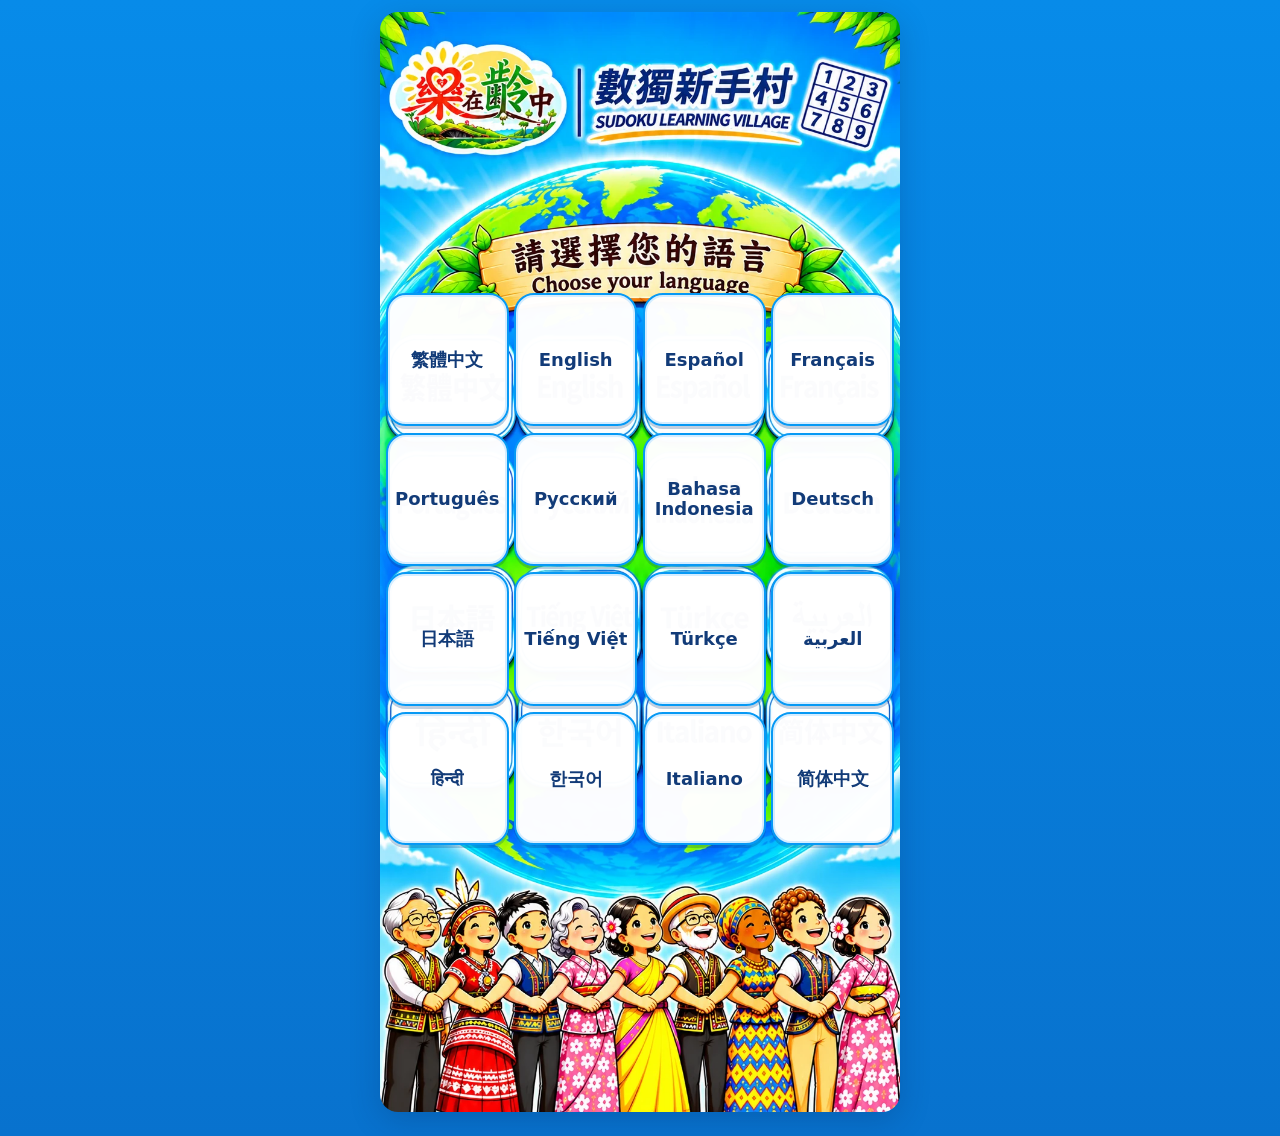
==== commit c45fb248: "Add files via upload" ====
--- a/index.html
+++ b/index.html
@@ -1,53 +1,74 @@
-<!doctype html><html lang="zh-Hant"><head><meta charset="utf-8"><meta name="viewport" content="width=device-width,initial-scale=1,viewport-fit=cover"><title>樂在齡中｜數獨小教室</title><link rel="stylesheet" href="css/style.css?v=v110-spanish-regions"></head><body class="font-normal">
-<div class="sticky-shell"><header><img class="brand-logo" src="assets/lezaiblingzhong-logo.webp" alt="樂在齡中標誌"><div class="brand"><h1>數獨新手村</h1></div><nav><button id="home-top" aria-label="回到主頁" title="回到主頁"><img src="assets/treehouse-home.webp" alt="" aria-hidden="true"></button><button id="font-smaller" aria-label="縮小字體">A−</button><button id="font-larger" aria-label="放大字體">A+</button><div id="language-control" class="language-control"><svg class="language-globe" viewBox="0 0 24 24" aria-hidden="true" focusable="false"><circle cx="12" cy="12" r="9.25"></circle><path d="M2.9 12h18.2M12 2.75c2.35 2.5 3.55 5.6 3.55 9.25S14.35 18.75 12 21.25C9.65 18.75 8.45 15.65 8.45 12S9.65 5.25 12 2.75Z"></path><path d="M5.2 6.1c1.8 1.15 4.15 1.75 6.8 1.75s5-.6 6.8-1.75M5.2 17.9c1.8-1.15 4.15-1.75 6.8-1.75s5 .6 6.8 1.75"></path></svg><span class="language-control-label">Language</span><svg class="language-chevron" viewBox="0 0 24 24" aria-hidden="true" focusable="false"><path d="m6 9 6 6 6-6"></path></svg><select id="language-select" aria-label="Language" title="Language"><option value="zh-TW">繁體中文</option><option value="en">English</option><option value="es-ES">Español (España)</option><option value="es-419">Español (Latinoamérica)</option><option value="fr">Français</option><option value="pt-BR">Português (Brasil)</option><option value="de">Deutsch</option><option value="ja">日本語</option><option value="ko">한국어</option><option value="ru">Русский</option><option value="it">Italiano</option><option value="zh-CN">简体中文</option></select></div></nav></header><div id="category-nav" class="category-nav" role="group" aria-label="數獨尺寸分類"><button type="button" data-category="4x4" class="active" aria-pressed="true">4×4數獨</button><button type="button" data-category="6x6" aria-pressed="false">6×6數獨</button><button type="button" data-category="9x9" aria-pressed="false">9×9數獨</button></div></div>
-<main><section id="home" class="panel"><div class="lessons" id="section-4x4">
-<article><b>01</b><div><h3>第一步：橫排</h3><p>看看一排數字，找出缺少的數字。</p></div><button class="start" data-id="row">開始練習</button></article>
-<article><b>02</b><div><h3>第二步：直排</h3><p>看看一直排數字，找出缺少的數字。</p></div><button class="start" data-id="column">開始練習</button></article>
-<article><b>03</b><div><h3>第三步：四宮格</h3><p>看看小方格裡，缺少哪一個數字。</p></div><button class="start" data-id="box">開始練習</button></article>
-<article><b>04</b><div><h3>第四步：橫排＋直排</h3><p>同時參考直排與橫排的線索，找出問號的答案。</p></div><button class="start" data-id="rowcol">開始練習</button></article>
-<article><b>05</b><div><h3>第五步：同時考慮三個方向</h3><p>觀察問號周圍三個方向的線索，找出正確數字。</p></div><button class="start" data-id="threeways">開始練習</button></article>
-<article><b>06</b><div><h3>第六步：宮＋直排＋橫排</h3><p>同時參考四宮格、直排與橫排的線索，找出問號答案。</p></div><button class="start" data-id="boxways">開始練習</button></article>
-<article><b>07</b><div><h3>第七步：找出真正有用的線索</h3><p>在完整棋盤與干擾數字中，判斷哪些線索能解出問號。</p></div><button class="start" data-id="advanced">開始練習</button></article>
-<article><b>08</b><div><h3>第八步：4X4數獨練習</h3><p>依照一到六的順序解題，每答對一格就保留答案，完成整道謎題。</p></div><button class="start" data-id="classic">開始練習</button></article>
-<article><b>09</b><div><h3>第九步：4X4數獨實戰</h3><p>自行選格填入數字，按下檢查確認答案；需要時可使用提示。</p></div><button class="start" data-id="practical">開始練習</button></article>
-<article><b>10</b><div><h3>第十步：找到4X4數獨的破局點</h3><p>觀察棋盤，找出第一個可以確定答案的格子；答對立即換題，答錯重新尋找。</p></div><button class="start" data-id="breakthrough">開始練習</button></article>
-<article><b>11</b><div><h3>第十一步：4X4數獨畢業考（1/3）</h3><p>自行填寫整張4X4數獨，按下檢查確認答案；錯誤數字標紅，不直接公布答案。</p></div><button class="start" data-id="graduate1">開始考試</button></article>
-<article><b>12</b><div><h3>第十二步：4X4數獨畢業考（2/3）</h3><p>自行填寫第二張4X4數獨，按下檢查確認答案；錯誤數字標紅，不直接公布答案。</p></div><button class="start" data-id="graduate2">開始考試</button></article>
-<article><b>13</b><div><h3>第十三步：4X4數獨畢業考（3/3）</h3><p>自行填寫第三張4X4數獨，按下檢查確認答案；錯誤數字標紅，不直接公布答案。</p></div><button class="start" data-id="graduate3">開始考試</button></article>
-</div><div id="section-6x6" class="section-divider" role="separator" aria-label="以下為6×6數獨課程"><span>6×6數獨</span></div><div class="lessons">
-<article><b>14</b><div><h3>第十四步：6×6數獨－橫排</h3><p>看一排六個位置，找出缺少的數字。</p></div><button class="start" data-id="sixrow">開始練習</button></article>
-<article><b>15</b><div><h3>第十五步：6×6數獨－直排</h3><p>看一直排六個位置，找出缺少的數字。</p></div><button class="start" data-id="sixcolumn">開始練習</button></article>
-<article><b>16</b><div><h3>第十六步：6×6數獨－六宮格</h3><p>看六宮格中的六個位置，找出缺少的數字。</p></div><button class="start" data-id="sixbox">開始練習</button></article>
-<article><b>17</b><div><h3>第十七步：什麼是6×6數獨（第一類）</h3><p>認識直排、橫排與六宮格不重複的規則，依序解開三個目標格。</p></div><button class="start" data-id="step14">開始學習</button></article>
-<article><b>18</b><div><h3>第十八步：練習筆記小字（6×6橫排）</h3><p>練習在兩個空格中，以小字記錄這一排缺少的兩個數字。</p></div><button class="start" data-id="sixnote">開始練習</button></article>
-<article><b>19</b><div><h3>第十九步：練習筆記小字（6×6直排）</h3><p>練習在直排的兩個空格中，以小字記錄缺少的兩個數字。</p></div><button class="start" data-id="sixcolumnnote">開始練習</button></article>
-<article><b>20</b><div><h3>第二十步：練習筆記小字（六宮格）</h3><p>練習在六宮格的兩個空格中，以小字記錄缺少的兩個數字。</p></div><button class="start" data-id="sixboxnote">開始練習</button></article>
-<article><b>21</b><div><h3>第二十一步：什麼是6×6數獨（第二類）</h3><p>依照題目順序解開五個目標格；每答對一格，答案會保留在棋盤上。</p></div><button class="start" data-id="sixintro2">開始學習</button></article>
-<article><b>22</b><div><h3>第二十二步：練習筆記小字實戰</h3><p>依序完成八個目標格，在每格記下兩個候選數字，練習把筆記運用在完整的6×6數獨中。</p></div><button class="start" data-id="sixnotecombat">開始實戰</button></article>
-<article><b>23</b><div><h3>第二十三步：一次只檢查某個數字全體</h3><p>依序檢查全部的 1、2、6，觀察橫排、直排與六宮格的反白範圍，找出可填入的位置。</p></div><button class="start" data-id="numberfocus">開始練習</button></article>
-<article><b>24</b><div><h3>第二十四步：一次只檢查某個數字全體（檢查1、2、5）</h3><p>依序檢查全部的 1、2、5，觀察橫排、直排與六宮格的反白範圍，找出可填入的位置。</p></div><button class="start" data-id="numberfocus2">開始練習</button></article>
-<article><b>25</b><div><h3>第二十五步：6×6數獨實戰一（利用一次只檢查某個數字全體）</h3><p>利用數字反白、橫排、直排與六宮格線索，搭配筆記，自己完成整盤 6×6 數獨。</p></div><button class="start" data-id="numberfocus3">開始練習</button></article>
-<article><b>26</b><div><h3>第二十六步：6×6數獨實戰二（比上題難，綜合運用所有技巧）</h3><p>挑戰第二類 6×6 數獨，綜合運用數字反白、橫排、直排、六宮格與筆記；若卡住，可先回到第二十一步複習。</p></div><button class="start" data-id="numberfocus4">開始練習</button></article>
-</div><div id="section-9x9" class="section-divider" role="separator" aria-label="以下為9×9數獨課程"><span>9×9數獨</span></div><div class="lessons">
-<article><b>27</b><div><h3>第二十七步：9×9數獨－橫排</h3><p>看一排九個位置，找出缺少的數字。</p></div><button class="start" data-id="ninerow">開始練習</button></article>
-<article><b>28</b><div><h3>第二十八步：9×9數獨－直排</h3><p>看一直排九個位置，找出缺少的數字。</p></div><button class="start" data-id="ninecolumn">開始練習</button></article>
-<article><b>29</b><div><h3>第二十九步：9×9數獨－九宮格</h3><p>看一個九宮格的九個位置，找出缺少的數字。</p></div><button class="start" data-id="ninebox">開始練習</button></article>
-<article><b>30</b><div><h3>第三十步：思考橫排與直排後，填出數字</h3><p>在完整的 9×9 格子中，同時觀察一條橫排與一條直排，找出共同缺少的數字。</p></div><button class="start" data-id="ninerowcol">開始練習</button></article>
-<article><b>31</b><div><h3>第三十一步：橫排＋直排＋九宮格</h3><p>同時觀察問號所在的橫排、直排與九宮格，三個方向合計找出 8 個不同數字，推測唯一缺少的第 9 個數字。</p></div><button class="start" data-id="ninerowcolbox">開始練習</button></article>
-<article><b>32</b><div><h3>第三十二步：找出真正有用的線索</h3><p>在完整的 9×9 棋盤與干擾數字中，找出問號所在的橫排、直排與九宮格線索，推測答案。</p></div><button class="start" data-id="nineadvanced">開始練習</button></article>
-<article><b>33</b><div><h3>第三十三步：練習筆記小字（9×9橫排）</h3><p>共六題：同宮缺二、非同宮缺二、同宮缺三，練習在空格記下橫排缺少的候選小字。</p></div><button class="start" data-id="ninenote">開始練習</button></article>
-<article><b>34</b><div><h3>第三十四步：練習筆記小字（9×9直排）</h3><p>共六題：同宮缺二、非同宮缺二、同宮缺三，練習在空格記下直排缺少的候選小字。</p></div><button class="start" data-id="ninecolumnnote">開始練習</button></article>
-<article><b>35</b><div><h3>第三十五步：練習筆記小字（9×9九宮格）</h3><p>觀察九宮格，開啟筆記，在空格記下缺少的候選小字；答對 3 題即可過關。</p></div><button class="start" data-id="nineboxnote">開始練習</button></article>
-<article><b>36</b><div><h3>第三十六步：9×9數獨練習（一）step by step</h3><p>依照指定的 1～21 順序，一步一步解開同一盤 9×9 數獨；每答對一格，答案會保留。</p></div><button class="start" data-id="ninepractice1">開始練習</button></article>
-<article><b>37</b><div><h3>第三十七步：9×9數獨練習（二）利用筆記推測出答案</h3><p>前四步使用筆記依序記下小字，第五步關閉筆記，根據前面的筆記推測並填入正式答案。</p></div><button class="start" data-id="ninepractice2">開始練習</button></article>
-<article><b>38</b><div><h3>第三十八步：9×9數獨練習（三）一次檢查一個數字</h3><p>依序檢查數字 1～9，先按題目中的指定數字，利用反金效果觀察各宮，並自行判斷要使用筆記或直接填入答案。</p></div><button class="start" data-id="ninefocus">開始練習</button></article>
-<article><b>39</b><div><h3>第三十九步：9×9數獨實戰一（九缺一）</h3><p>自行選格、填入數字或使用筆記；也可以按棋盤上的數字啟動反金效果，綜合運用九缺一技巧完成整盤數獨。</p></div><button class="start" data-id="ninecombat1">開始實戰</button></article>
-<article><b>40</b><div><h3>第四十步：9×9數獨實戰二（二餘法：利用一次檢查一個數字）</h3><p>自行選格、使用筆記或直接填答；也可以按棋盤上的數字啟動反金效果，一次檢查一個數字並練習二餘法。</p></div><button class="start" data-id="ninecombat2">開始實戰</button></article>
-<article><b>41</b><div><h3>第四十一步：9×9數獨新手村畢業考（上）</h3><p>自行完成整盤數獨。答案不會自動檢查；可隨時按「檢查」找出錯誤的正式答案，再自行修正。</p></div><button class="start" data-id="ninecombat3">開始畢業考</button></article>
-<article><b>42</b><div><h3>第四十二步：9×9數獨新手村畢業考（下）</h3><p>自行完成整盤數獨。答案不會自動檢查；可隨時按「檢查」找出錯誤的正式答案，再自行修正。</p></div><button class="start" data-id="ninecombat4">開始畢業考</button></article>
-<article><b>43</b><div><h3>第四十三步：9×9數獨公司初次面試</h3><p>公司面試第一關。請運用畢業考所學，完成這盤9×9數獨；可使用筆記、反金與「檢查」功能。</p></div><button class="start" data-id="ninecombat75">開始初次面試</button></article>
-<article><b>44</b><div><h3>第四十四步：9×9數獨公司最終面試</h3><p>通過初次面試後，迎接公司的最終面試。請完成這盤9×9數獨；可使用筆記、反金與「檢查」功能。</p></div><button class="start" data-id="ninecombat80">開始最終面試</button></article>
-<article><b>45</b><div><h3>第四十五步：9X9數獨公司錄取後的第一次考驗</h3><p>恭喜你通過最終面試並正式錄取！這是入職後的第一次考驗，難度更高；請運用完整解題技巧完成挑戰。</p></div><button class="start" data-id="ninecombat5">開始錄取考驗</button></article>
-</div><p class="note">不用登入，也不計時。慢慢想就可以。</p></section>
-<section id="game" class="panel hidden"><div class="gamehead"><h2 id="title">第一步：橫排</h2><strong><span id="progress">1</span> / 45</strong></div><p id="instruction" class="instruction"></p><div class="puzzle-area"><div id="grid"></div></div><p id="feedback" role="status">請觀察格子，再選擇下方數字。</p><div class="pad"><button data-n="1">1</button><button data-n="2">2</button><button data-n="3">3</button><button data-n="4">4</button></div><div class="gamefoot"><span id="question">第 1 題</span><div class="game-tools"><div id="check-wrap" class="check-wrap hidden"><button id="check-answers" type="button">檢查</button></div><button id="clear-cell" type="button" disabled>空</button><button id="note-mode" type="button" aria-pressed="false">筆記</button><button id="hint" aria-label="提示">💡</button></div></div></section></main>
-<div id="modal" class="backdrop hidden" role="dialog" aria-modal="true" aria-labelledby="modal-title"><div class="dialog"><div class="check">✓</div><h2 id="modal-title">這一步完成了！</h2><p id="modal-message"></p><div class="actions"><button id="next">下一步</button><button id="modal-home">回到主頁</button></div></div></div><footer>樂在齡中｜不比速度，只要一步一步學會。</footer><script src="js/language-data.js?v=v109.2-zh-cn-full"></script><script src="js/i18n.js?v=v109.2-zh-cn-full"></script><script src="js/app.js?v=v109.2-zh-cn-full"></script></body></html>+<!doctype html>
+<html lang="zh-Hant">
+<head>
+<meta charset="utf-8">
+<meta name="viewport" content="width=device-width, initial-scale=1, viewport-fit=cover">
+<meta name="theme-color" content="#087bdc">
+<title translate="no">樂在齡中｜數獨新手村</title>
+<link rel="stylesheet" href="css/welcome.css?v=v116-mobile-test">
+</head>
+<body>
+<main class="poster-shell">
+  <div class="poster-stage">
+    <img class="poster-art" src="assets/language-entry-mobile.webp" alt="樂在齡中數獨新手村語言選擇入口：完整地球背景與世界各地人物牽手" draggable="false">
+    <div class="language-grid" role="group" aria-label="Choose your language">
+      <button type="button" class="language-button" data-lang="zh-TW" aria-label="繁體中文"><span>繁體中文</span></button>
+      <button type="button" class="language-button" data-lang="en" aria-label="English"><span>English</span></button>
+      <button type="button" class="language-button" data-lang="es-419" aria-label="Español"><span>Español</span></button>
+      <button type="button" class="language-button" data-lang="fr" aria-label="Français"><span>Français</span></button>
+      <button type="button" class="language-button" data-lang="pt-BR" aria-label="Português"><span>Português</span></button>
+      <button type="button" class="language-button" data-lang="ru" aria-label="Русский"><span>Русский</span></button>
+      <button type="button" class="language-button" data-lang="id" aria-label="Bahasa Indonesia"><span>Bahasa Indonesia</span></button>
+      <button type="button" class="language-button" data-lang="de" aria-label="Deutsch"><span>Deutsch</span></button>
+      <button type="button" class="language-button" data-lang="ja" aria-label="日本語"><span>日本語</span></button>
+      <button type="button" class="language-button" data-lang="vi" aria-label="Tiếng Việt"><span>Tiếng Việt</span></button>
+      <button type="button" class="language-button" data-lang="tr" aria-label="Türkçe"><span>Türkçe</span></button>
+      <button type="button" class="language-button" data-lang="ar" aria-label="العربية"><span lang="ar" dir="rtl">العربية</span></button>
+      <button type="button" class="language-button" data-lang="hi" aria-label="हिन्दी"><span lang="hi">हिन्दी</span></button>
+      <button type="button" class="language-button" data-lang="ko" aria-label="한국어"><span>한국어</span></button>
+      <button type="button" class="language-button" data-lang="it" aria-label="Italiano"><span>Italiano</span></button>
+      <button type="button" class="language-button" data-lang="zh-CN" aria-label="简体中文"><span>简体中文</span></button>
+    </div>
+  </div>
+</main>
+<script>
+(() => {
+  "use strict";
+  const KEY = "lezaiblingzhong_sudoku_language";
+  const allowed = ["zh-TW","en","es-419","es-ES","fr","pt-BR","ru","id","de","ja","vi","ko","it","zh-CN","tr","ar","hi"];
+  const params = new URLSearchParams(location.search);
+  let requested = params.get("lang");
+  if (requested === "es") requested = "es-419";
+  if (requested && allowed.includes(requested)) {
+    try {
+      localStorage.setItem(KEY, requested);
+      localStorage.setItem("lezaiblingzhong_language_chosen", "1");
+    } catch (e) {}
+    location.replace("village.html");
+    return;
+  }
+  let saved = "";
+  let chosen = "";
+  try {
+    saved = localStorage.getItem(KEY) || "";
+    chosen = localStorage.getItem("lezaiblingzhong_language_chosen") || "";
+  } catch (e) {}
+  if (allowed.includes(saved) && chosen === "1") {
+    location.replace("village.html");
+    return;
+  }
+  document.querySelectorAll("[data-lang]").forEach(button => {
+    button.addEventListener("click", () => {
+      const lang = button.dataset.lang;
+      if (!allowed.includes(lang)) return;
+      try {
+        localStorage.setItem(KEY, lang);
+        localStorage.setItem("lezaiblingzhong_language_chosen", "1");
+      } catch (e) {}
+      location.href = "village.html";
+    });
+  });
+})();
+</script>
+</body>
+</html>
--- a/css/welcome.css
+++ b/css/welcome.css
@@ -0,0 +1,21 @@
+*{box-sizing:border-box}
+:root{font-family:system-ui,-apple-system,"Segoe UI",Arial,sans-serif;color:#173e70;background:#087bdc}
+html,body{margin:0;min-height:100%;width:100%;overflow-x:hidden}
+body{min-height:100svh;background:linear-gradient(180deg,#078be9 0%,#0872ce 100%)}
+.poster-shell{width:100%;min-height:100svh;display:flex;justify-content:center;align-items:flex-start}
+.poster-stage{position:relative;width:min(100vw,520px);aspect-ratio:862 / 1824;overflow:hidden;background:#087bdc}
+.poster-art{display:block;width:100%;height:100%;object-fit:fill;user-select:none;-webkit-user-drag:none}
+.language-grid{position:absolute;left:1.15%;top:25.55%;width:97.7%;height:50.2%;display:grid;grid-template-columns:repeat(4,minmax(0,1fr));grid-template-rows:repeat(4,minmax(0,1fr));column-gap:1.15%;row-gap:1.15%;z-index:2}
+.language-button{appearance:none;min-width:0;min-height:0;margin:0;padding:3px 2px;border:2px solid #0799f4;border-radius:clamp(11px,3vw,20px);background:rgba(255,255,255,.985);color:#123b78;box-shadow:0 3px 0 rgba(5,58,125,.24),inset 0 0 0 2px #d5edff;display:flex;align-items:center;justify-content:center;text-align:center;cursor:pointer;font:800 clamp(11px,3.25vw,18px)/1.14 system-ui,-apple-system,"Segoe UI",Arial,sans-serif;overflow-wrap:anywhere;word-break:normal;-webkit-tap-highlight-color:transparent;touch-action:manipulation}
+.language-button span{display:block;max-width:100%}
+.language-button:active{background:#eaf5ff;transform:translateY(1px);box-shadow:0 1px 0 rgba(5,58,125,.2),inset 0 0 0 2px #b7dcff}
+.language-button:focus-visible{outline:3px solid #ffd35a;outline-offset:1px}
+@media(min-width:700px){
+ .poster-shell{padding:12px 0 24px}
+ .poster-stage{width:min(62vw,520px);border-radius:18px;box-shadow:0 8px 30px rgba(0,35,80,.22)}
+ .language-button{font-size:clamp(14px,2vw,18px)}
+}
+@media(max-width:380px){
+ .language-grid{left:1.05%;width:97.9%;column-gap:.9%;row-gap:1.05%}
+ .language-button{font-size:clamp(10px,3.05vw,12px);padding:2px 1px;border-width:1.5px;border-radius:10px}
+}
